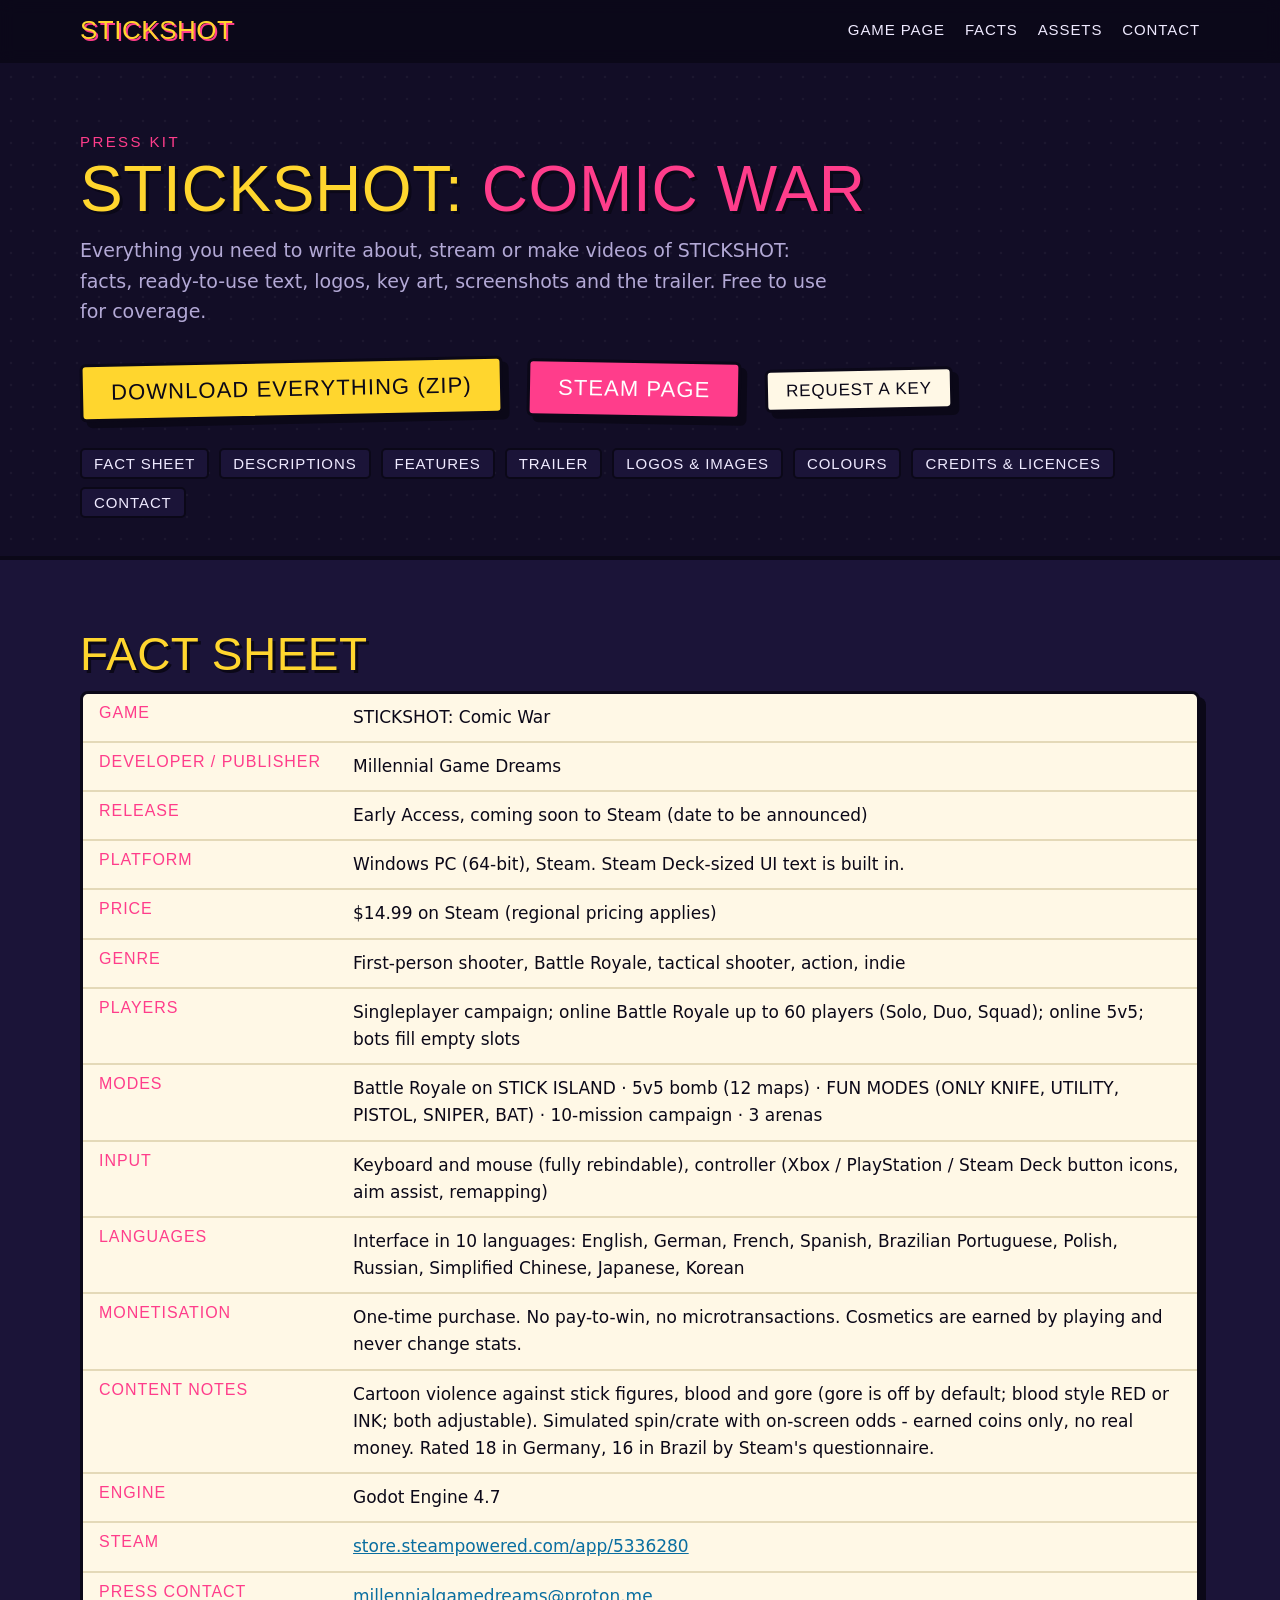
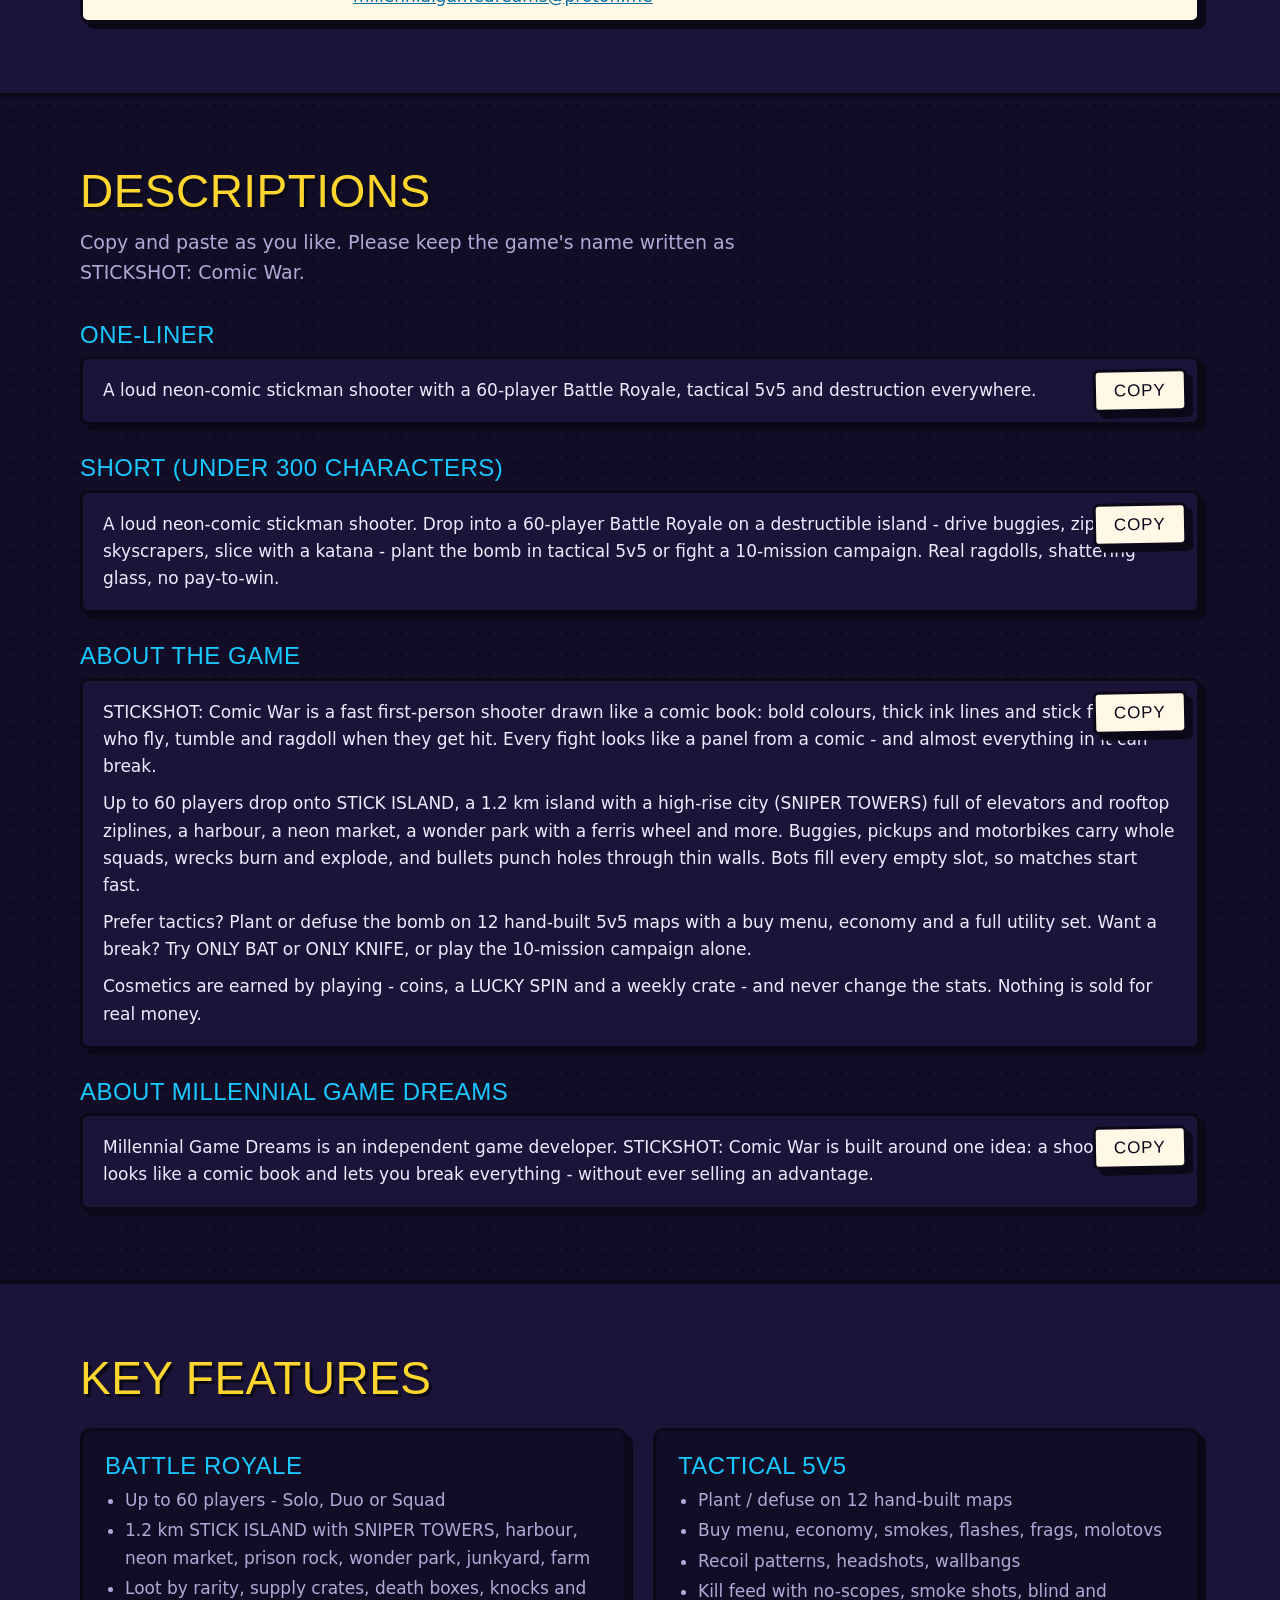
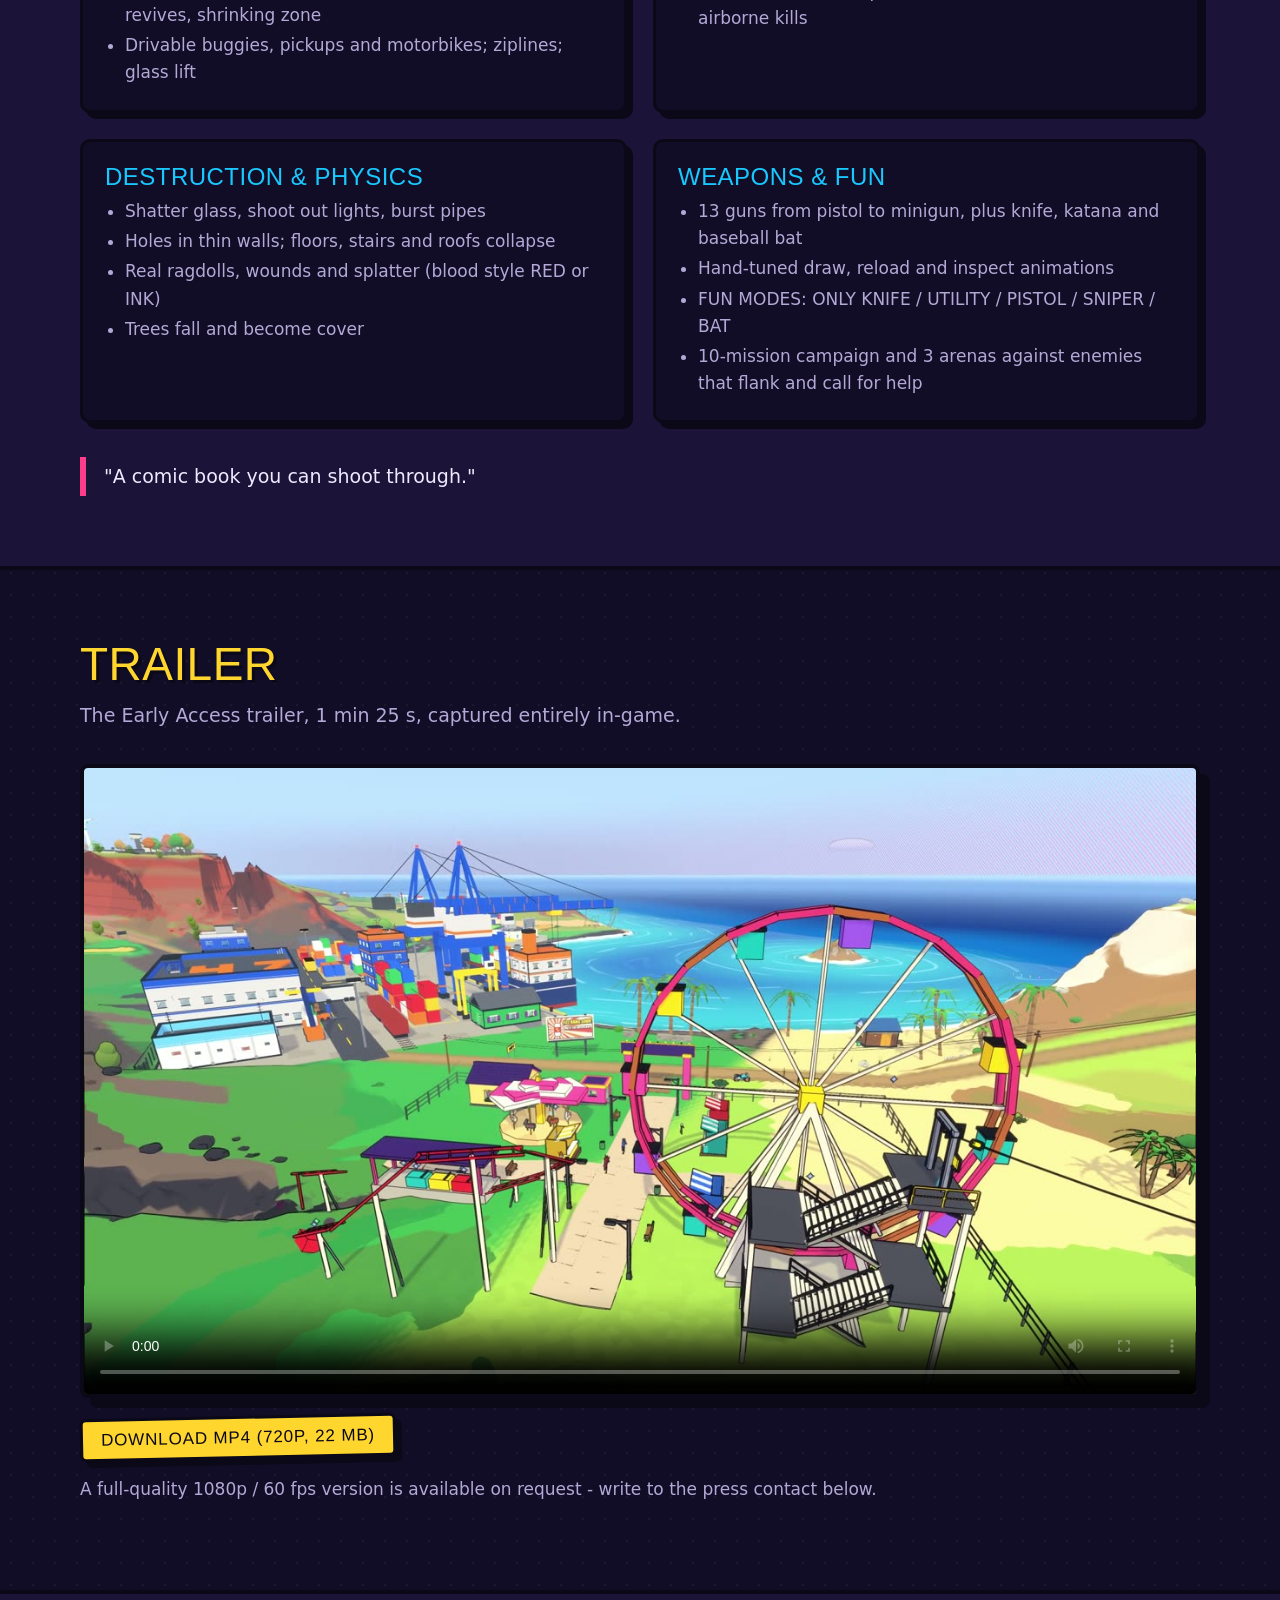
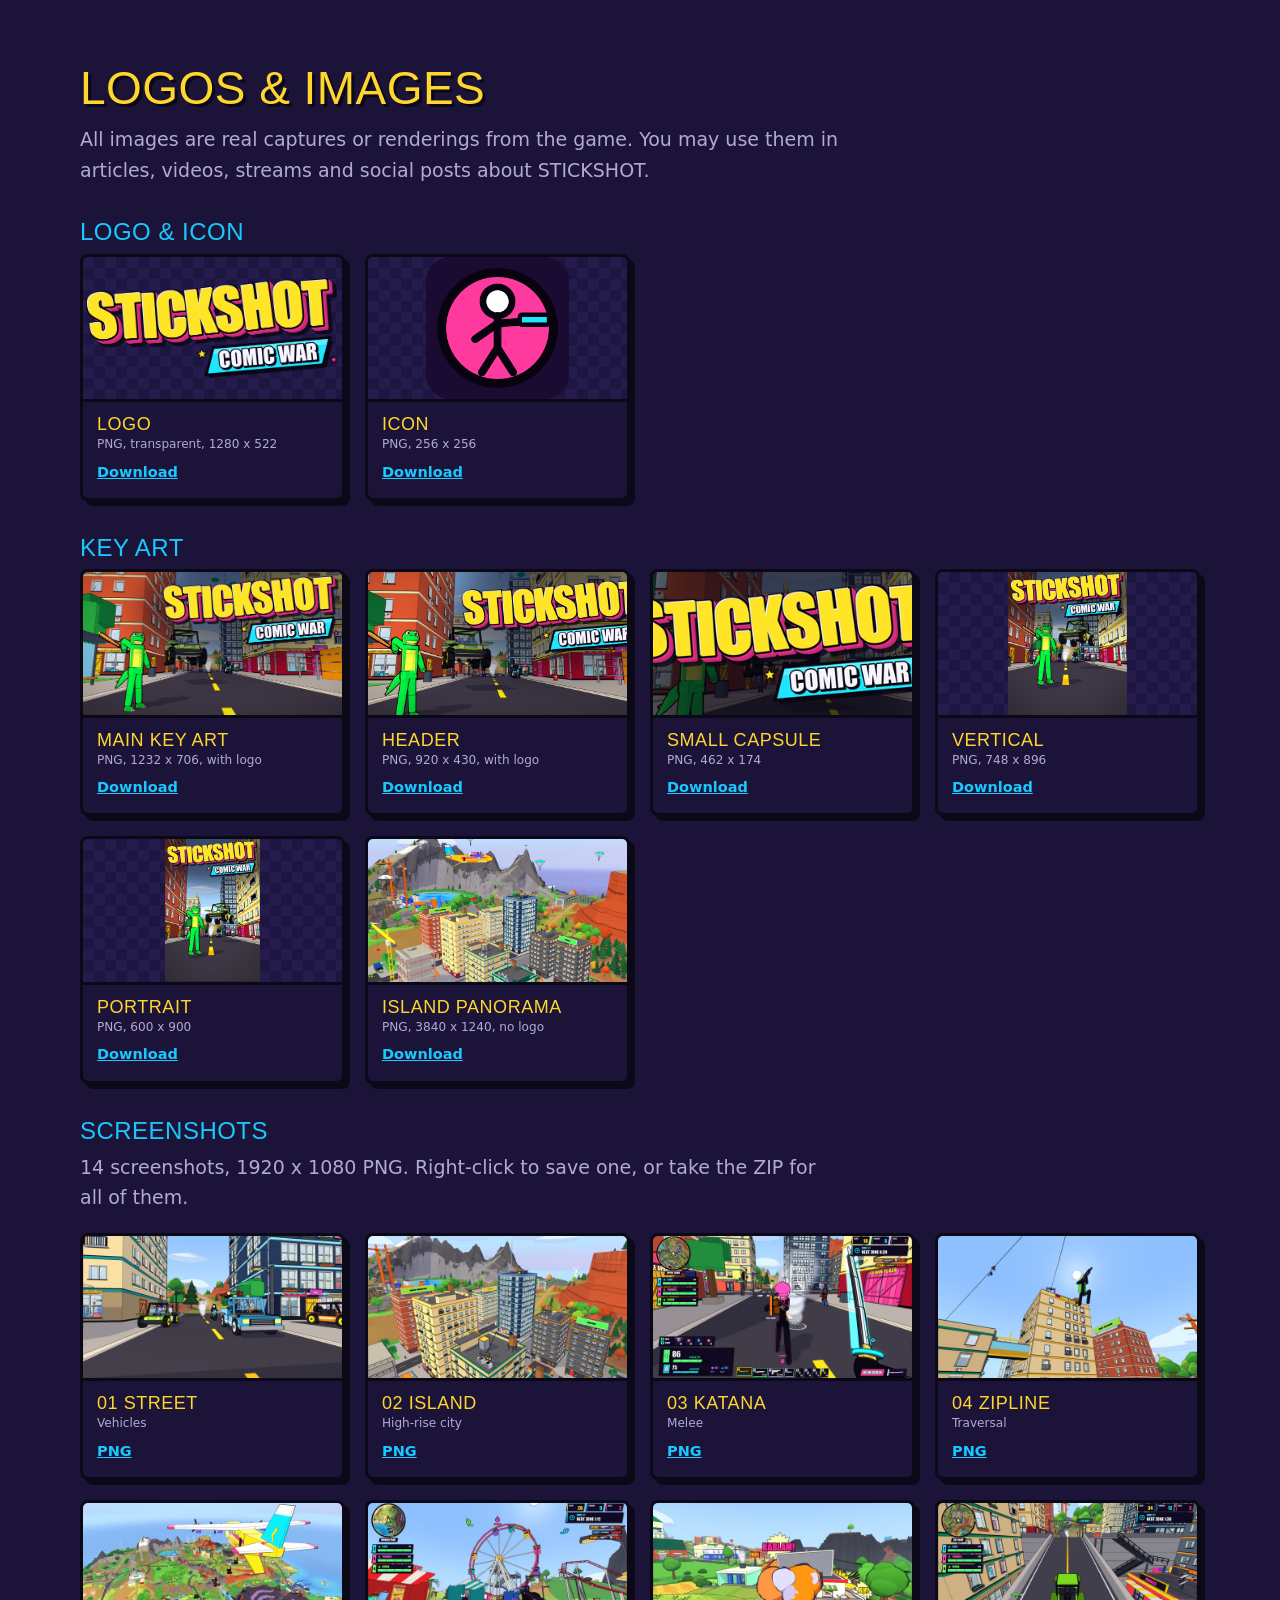
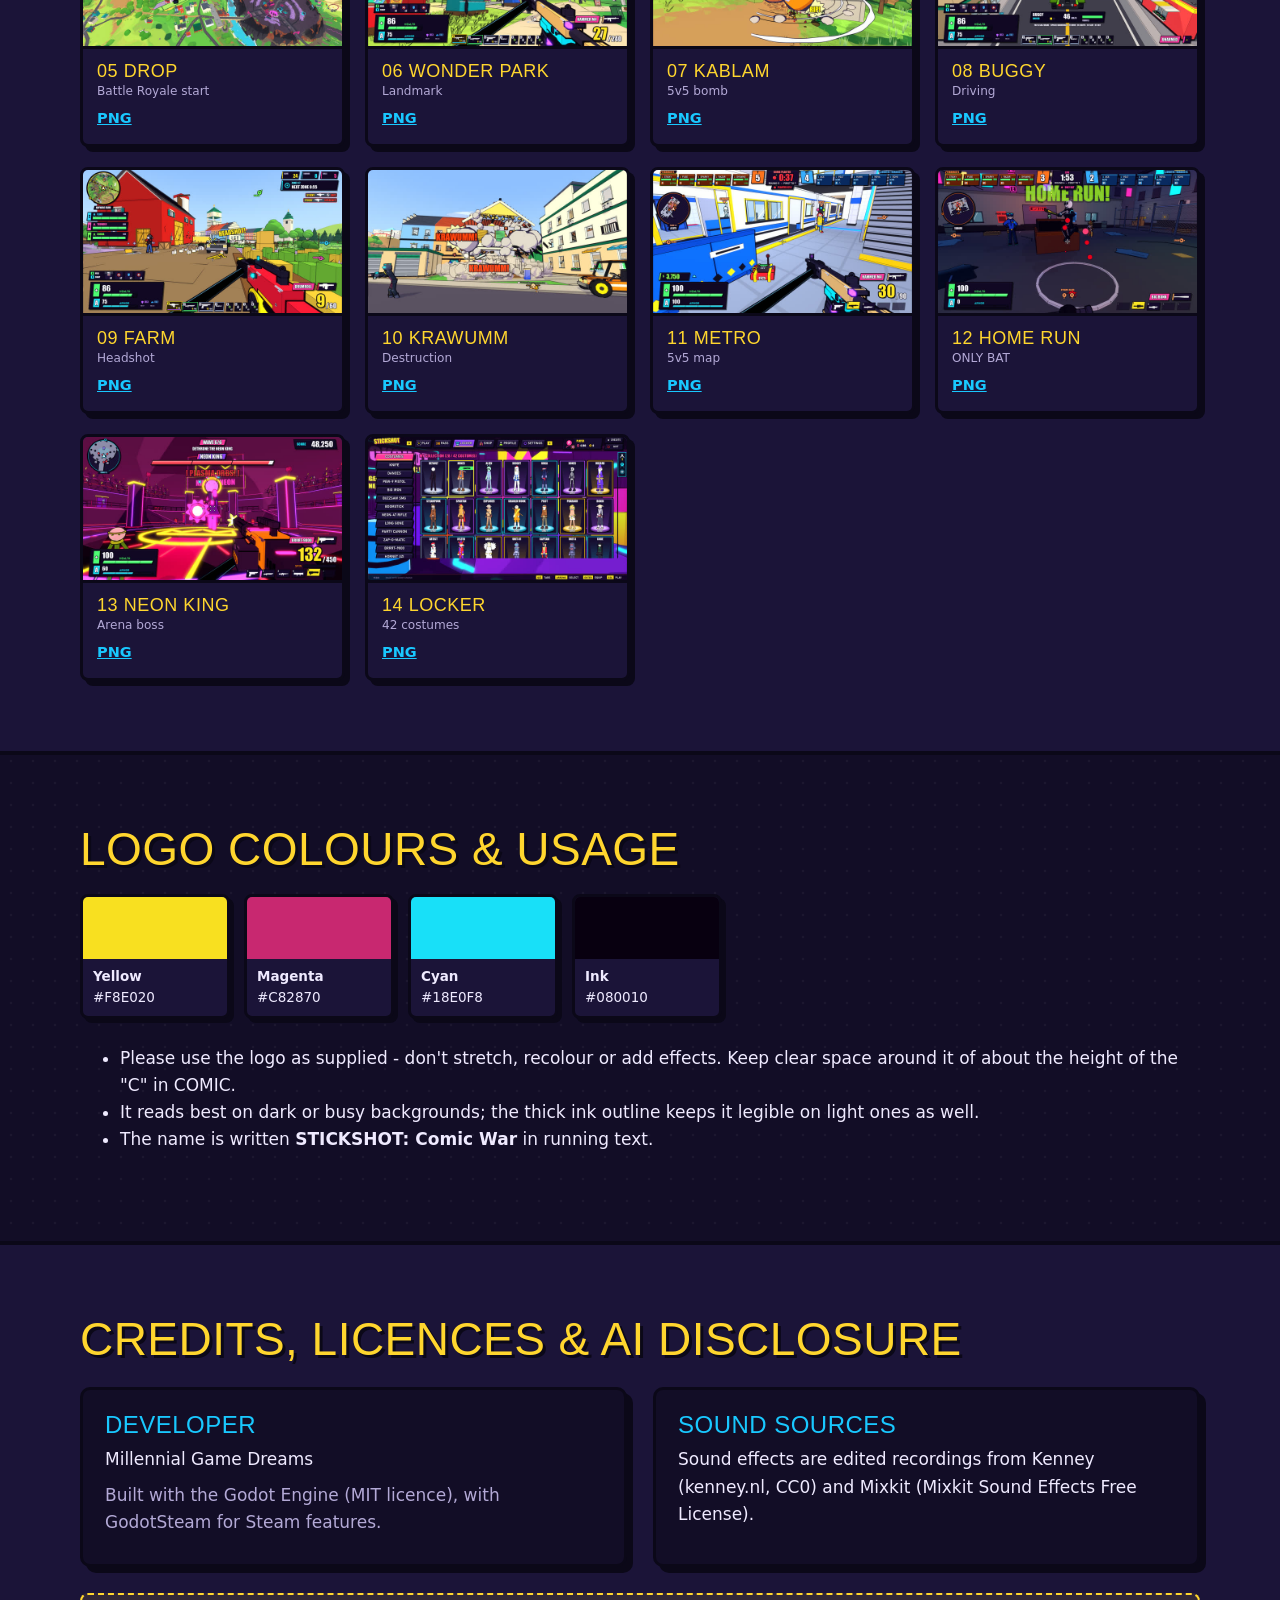
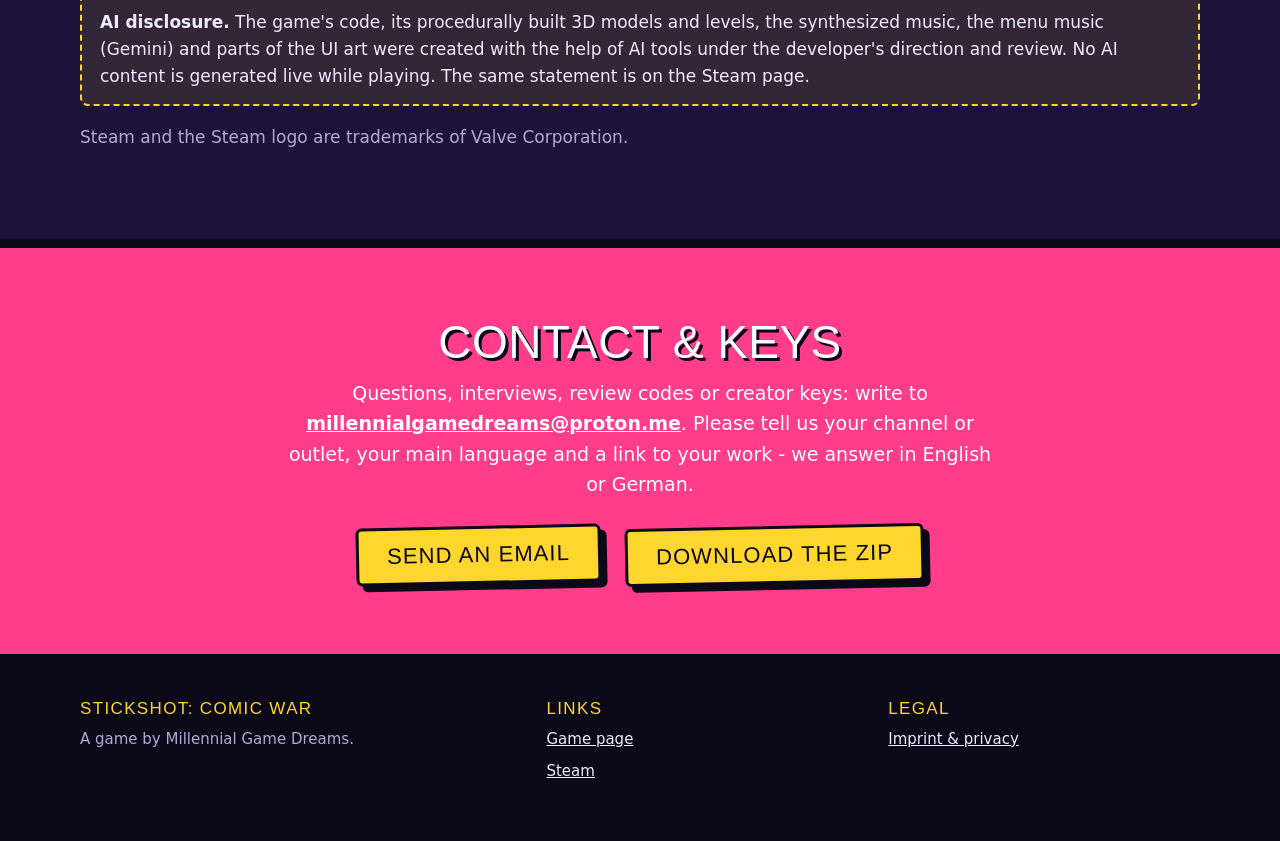
==== presskit/index.html @ 2b24c0eb "STICKSHOT: Comic War landing page and press kit Co-Authored-By: Claude Sonnet 5.5 <noreply@anthropic" ====
<!doctype html>
<html lang="en">
<head>
<meta charset="utf-8">
<meta name="viewport" content="width=device-width, initial-scale=1">
<title>STICKSHOT: Comic War - Press kit</title>
<meta name="description" content="Press kit for STICKSHOT: Comic War - fact sheet, descriptions, logos, key art, screenshots and trailer for press, streamers and creators.">
<link rel="icon" type="image/png" href="../img/icon.png">
<meta name="theme-color" content="#120d26">
<link rel="stylesheet" href="../css/style.css">
</head>
<body>
<a class="skip" href="#main">Skip to content</a>
<header class="nav">
  <div class="wrap">
    <a class="brand" href="../">Stickshot</a>
    <ul>
      <li><a href="../">Game page</a></li>
      <li><a href="#facts">Facts</a></li>
      <li><a href="#assets">Assets</a></li>
      <li><a href="#contact">Contact</a></li>
    </ul>
  </div>
</header>

<main id="main">
<section style="padding-bottom:30px">
  <div class="wrap">
    <p class="kicker">Press kit</p>
    <h2 style="font-size:clamp(36px,6vw,64px)">STICKSHOT: <span class="pop">Comic War</span></h2>
    <p class="sub">Everything you need to write about, stream or make videos of STICKSHOT: facts, ready-to-use text, logos, key art, screenshots and the trailer. Free to use for coverage.</p>
    <div class="btnrow">
      <a class="btn" href="stickshot_presskit.zip" download>Download everything (ZIP)</a>
      <a class="btn pink" href="https://store.steampowered.com/app/5336280/" rel="noopener">Steam page</a>
      <a class="btn ghost small" href="mailto:millennialgamedreams@proton.me?subject=STICKSHOT%20press%20%2F%20key%20request">Request a key</a>
    </div>
    <ul class="toc" style="margin-top:30px">
      <li><a href="#facts">Fact sheet</a></li>
      <li><a href="#about">Descriptions</a></li>
      <li><a href="#features">Features</a></li>
      <li><a href="#trailer">Trailer</a></li>
      <li><a href="#assets">Logos &amp; images</a></li>
      <li><a href="#brand">Colours</a></li>
      <li><a href="#credits">Credits &amp; licences</a></li>
      <li><a href="#contact">Contact</a></li>
    </ul>
  </div>
</section>

<section class="alt" id="facts">
  <div class="wrap">
    <h2>Fact sheet</h2>
    <table class="facts">
      <tr><th>Game</th><td>STICKSHOT: Comic War</td></tr>
      <tr><th>Developer / publisher</th><td>Millennial Game Dreams</td></tr>
      <tr><th>Release</th><td>Early Access, coming soon to Steam (date to be announced)</td></tr>
      <tr><th>Platform</th><td>Windows PC (64-bit), Steam. Steam Deck-sized UI text is built in.</td></tr>
      <tr><th>Price</th><td>$14.99 on Steam (regional pricing applies)</td></tr>
      <tr><th>Genre</th><td>First-person shooter, Battle Royale, tactical shooter, action, indie</td></tr>
      <tr><th>Players</th><td>Singleplayer campaign; online Battle Royale up to 60 players (Solo, Duo, Squad); online 5v5; bots fill empty slots</td></tr>
      <tr><th>Modes</th><td>Battle Royale on STICK ISLAND &middot; 5v5 bomb (12 maps) &middot; FUN MODES (ONLY KNIFE, UTILITY, PISTOL, SNIPER, BAT) &middot; 10-mission campaign &middot; 3 arenas</td></tr>
      <tr><th>Input</th><td>Keyboard and mouse (fully rebindable), controller (Xbox / PlayStation / Steam Deck button icons, aim assist, remapping)</td></tr>
      <tr><th>Languages</th><td>Interface in 10 languages: English, German, French, Spanish, Brazilian Portuguese, Polish, Russian, Simplified Chinese, Japanese, Korean</td></tr>
      <tr><th>Monetisation</th><td>One-time purchase. No pay-to-win, no microtransactions. Cosmetics are earned by playing and never change stats.</td></tr>
      <tr><th>Content notes</th><td>Cartoon violence against stick figures, blood and gore (gore is off by default; blood style RED or INK; both adjustable). Simulated spin/crate with on-screen odds - earned coins only, no real money. Rated 18 in Germany, 16 in Brazil by Steam's questionnaire.</td></tr>
      <tr><th>Engine</th><td>Godot Engine 4.7</td></tr>
      <tr><th>Steam</th><td><a href="https://store.steampowered.com/app/5336280/" rel="noopener">store.steampowered.com/app/5336280</a></td></tr>
      <tr><th>Press contact</th><td><a href="mailto:millennialgamedreams@proton.me">millennialgamedreams@proton.me</a></td></tr>
    </table>
  </div>
</section>

<section id="about">
  <div class="wrap">
    <h2>Descriptions</h2>
    <p class="sub">Copy and paste as you like. Please keep the game's name written as STICKSHOT: Comic War.</p>

    <h3>One-liner</h3>
    <div class="copy" id="c1"><p>A loud neon-comic stickman shooter with a 60-player Battle Royale, tactical 5v5 and destruction everywhere.</p><button class="btn small ghost" data-copy="c1" type="button">COPY</button></div>

    <h3 style="margin-top:30px">Short (under 300 characters)</h3>
    <div class="copy" id="c2"><p>A loud neon-comic stickman shooter. Drop into a 60-player Battle Royale on a destructible island - drive buggies, zip between skyscrapers, slice with a katana - plant the bomb in tactical 5v5 or fight a 10-mission campaign. Real ragdolls, shattering glass, no pay-to-win.</p><button class="btn small ghost" data-copy="c2" type="button">COPY</button></div>

    <h3 style="margin-top:30px">About the game</h3>
    <div class="copy" id="c3">
      <p>STICKSHOT: Comic War is a fast first-person shooter drawn like a comic book: bold colours, thick ink lines and stick fighters who fly, tumble and ragdoll when they get hit. Every fight looks like a panel from a comic - and almost everything in it can break.</p>
      <p>Up to 60 players drop onto STICK ISLAND, a 1.2 km island with a high-rise city (SNIPER TOWERS) full of elevators and rooftop ziplines, a harbour, a neon market, a wonder park with a ferris wheel and more. Buggies, pickups and motorbikes carry whole squads, wrecks burn and explode, and bullets punch holes through thin walls. Bots fill every empty slot, so matches start fast.</p>
      <p>Prefer tactics? Plant or defuse the bomb on 12 hand-built 5v5 maps with a buy menu, economy and a full utility set. Want a break? Try ONLY BAT or ONLY KNIFE, or play the 10-mission campaign alone.</p>
      <p>Cosmetics are earned by playing - coins, a LUCKY SPIN and a weekly crate - and never change the stats. Nothing is sold for real money.</p>
      <button class="btn small ghost" data-copy="c3" type="button">COPY</button>
    </div>

    <h3 style="margin-top:30px">About Millennial Game Dreams</h3>
    <div class="copy" id="c4"><p>Millennial Game Dreams is an independent game developer. STICKSHOT: Comic War is built around one idea: a shooter that looks like a comic book and lets you break everything - without ever selling an advantage.</p><button class="btn small ghost" data-copy="c4" type="button">COPY</button></div>
  </div>
</section>

<section class="alt" id="features">
  <div class="wrap">
    <h2>Key features</h2>
    <div class="grid g2" style="margin-top:26px">
      <div class="card"><h3>Battle Royale</h3><ul><li>Up to 60 players - Solo, Duo or Squad</li><li>1.2 km STICK ISLAND with SNIPER TOWERS, harbour, neon market, prison rock, wonder park, junkyard, farm</li><li>Loot by rarity, supply crates, death boxes, knocks and revives, shrinking zone</li><li>Drivable buggies, pickups and motorbikes; ziplines; glass lift</li></ul></div>
      <div class="card"><h3>Tactical 5v5</h3><ul><li>Plant / defuse on 12 hand-built maps</li><li>Buy menu, economy, smokes, flashes, frags, molotovs</li><li>Recoil patterns, headshots, wallbangs</li><li>Kill feed with no-scopes, smoke shots, blind and airborne kills</li></ul></div>
      <div class="card"><h3>Destruction &amp; physics</h3><ul><li>Shatter glass, shoot out lights, burst pipes</li><li>Holes in thin walls; floors, stairs and roofs collapse</li><li>Real ragdolls, wounds and splatter (blood style RED or INK)</li><li>Trees fall and become cover</li></ul></div>
      <div class="card"><h3>Weapons &amp; fun</h3><ul><li>13 guns from pistol to minigun, plus knife, katana and baseball bat</li><li>Hand-tuned draw, reload and inspect animations</li><li>FUN MODES: ONLY KNIFE / UTILITY / PISTOL / SNIPER / BAT</li><li>10-mission campaign and 3 arenas against enemies that flank and call for help</li></ul></div>
    </div>
    <p class="quote" style="margin-top:34px">"A comic book you can shoot through."</p>
  </div>
</section>

<section id="trailer">
  <div class="wrap">
    <h2>Trailer</h2>
    <p class="sub">The Early Access trailer, 1 min 25 s, captured entirely in-game.</p>
    <div class="video"><video controls preload="metadata" poster="../video/poster.jpg" playsinline><source src="files/trailer/stickshot_trailer_ea_720p.mp4" type="video/mp4"></video></div>
    <p style="margin-top:18px"><a class="btn small" href="files/trailer/stickshot_trailer_ea_720p.mp4" download>Download MP4 (720p, 22 MB)</a></p>
    <p style="color:var(--muted)">A full-quality 1080p / 60 fps version is available on request - write to the press contact below.</p>
  </div>
</section>

<section class="alt" id="assets">
  <div class="wrap">
    <h2>Logos &amp; images</h2>
    <p class="sub">All images are real captures or renderings from the game. You may use them in articles, videos, streams and social posts about STICKSHOT.</p>

    <h3>Logo &amp; icon</h3>
    <div class="assets" style="margin-bottom:34px">
      <div class="asset"><div class="th"><img src="files/logo/stickshot_logo.png" alt="STICKSHOT: Comic War logo" loading="lazy"></div><div class="b"><b>Logo</b><small>PNG, transparent, 1280 x 522</small><a href="files/logo/stickshot_logo.png" download>Download</a></div></div>
      <div class="asset"><div class="th"><img src="files/logo/stickshot_icon_256.png" alt="STICKSHOT app icon" loading="lazy"></div><div class="b"><b>Icon</b><small>PNG, 256 x 256</small><a href="files/logo/stickshot_icon_256.png" download>Download</a></div></div>
    </div>

    <h3>Key art</h3>
    <div class="assets" style="margin-bottom:34px">
      <div class="asset"><div class="th cover"><img src="files/capsules/main_capsule_1232x706.png" alt="Main key art with logo" loading="lazy"></div><div class="b"><b>Main key art</b><small>PNG, 1232 x 706, with logo</small><a href="files/capsules/main_capsule_1232x706.png" download>Download</a></div></div>
      <div class="asset"><div class="th cover"><img src="files/capsules/header_capsule_920x430.png" alt="Header key art with logo" loading="lazy"></div><div class="b"><b>Header</b><small>PNG, 920 x 430, with logo</small><a href="files/capsules/header_capsule_920x430.png" download>Download</a></div></div>
      <div class="asset"><div class="th cover"><img src="files/capsules/small_capsule_462x174.png" alt="Small capsule" loading="lazy"></div><div class="b"><b>Small capsule</b><small>PNG, 462 x 174</small><a href="files/capsules/small_capsule_462x174.png" download>Download</a></div></div>
      <div class="asset"><div class="th"><img src="files/capsules/vertical_capsule_748x896.png" alt="Vertical key art" loading="lazy"></div><div class="b"><b>Vertical</b><small>PNG, 748 x 896</small><a href="files/capsules/vertical_capsule_748x896.png" download>Download</a></div></div>
      <div class="asset"><div class="th"><img src="files/capsules/library_capsule_600x900.png" alt="Portrait key art" loading="lazy"></div><div class="b"><b>Portrait</b><small>PNG, 600 x 900</small><a href="files/capsules/library_capsule_600x900.png" download>Download</a></div></div>
      <div class="asset"><div class="th cover"><img src="../img/hero.jpg" alt="Panorama of Stick Island without logo" loading="lazy"></div><div class="b"><b>Island panorama</b><small>PNG, 3840 x 1240, no logo</small><a href="files/capsules/library_hero_3840x1240.png" download>Download</a></div></div>
    </div>

    <h3>Screenshots</h3>
    <p class="sub" style="margin-bottom:20px">14 screenshots, 1920 x 1080 PNG. Right-click to save one, or take the ZIP for all of them.</p>
    <div class="assets">
      <div class="asset"><div class="th cover"><img src="../img/thumbs/01.jpg" alt="Buggy, pickup and motorbike in a city street" loading="lazy"></div><div class="b"><b>01 Street</b><small>Vehicles</small><a href="files/screenshots/stickshot_screenshot_01.png" download>PNG</a></div></div>
      <div class="asset"><div class="th cover"><img src="../img/thumbs/02.jpg" alt="Island overview" loading="lazy"></div><div class="b"><b>02 Island</b><small>High-rise city</small><a href="files/screenshots/stickshot_screenshot_02.png" download>PNG</a></div></div>
      <div class="asset"><div class="th cover"><img src="../img/thumbs/03.jpg" alt="Katana in first person" loading="lazy"></div><div class="b"><b>03 Katana</b><small>Melee</small><a href="files/screenshots/stickshot_screenshot_03.png" download>PNG</a></div></div>
      <div class="asset"><div class="th cover"><img src="../img/thumbs/04.jpg" alt="Zipline between rooftops" loading="lazy"></div><div class="b"><b>04 Zipline</b><small>Traversal</small><a href="files/screenshots/stickshot_screenshot_04.png" download>PNG</a></div></div>
      <div class="asset"><div class="th cover"><img src="../img/thumbs/05.jpg" alt="Plane over the island" loading="lazy"></div><div class="b"><b>05 Drop</b><small>Battle Royale start</small><a href="files/screenshots/stickshot_screenshot_05.png" download>PNG</a></div></div>
      <div class="asset"><div class="th cover"><img src="../img/thumbs/06.jpg" alt="Wonder park with ferris wheel" loading="lazy"></div><div class="b"><b>06 Wonder park</b><small>Landmark</small><a href="files/screenshots/stickshot_screenshot_06.png" download>PNG</a></div></div>
      <div class="asset"><div class="th cover"><img src="../img/thumbs/07.jpg" alt="Bomb explosion KABLAM" loading="lazy"></div><div class="b"><b>07 KABLAM</b><small>5v5 bomb</small><a href="files/screenshots/stickshot_screenshot_07.png" download>PNG</a></div></div>
      <div class="asset"><div class="th cover"><img src="../img/thumbs/08.jpg" alt="Driving a buggy" loading="lazy"></div><div class="b"><b>08 Buggy</b><small>Driving</small><a href="files/screenshots/stickshot_screenshot_08.png" download>PNG</a></div></div>
      <div class="asset"><div class="th cover"><img src="../img/thumbs/09.jpg" alt="Farm with red barn" loading="lazy"></div><div class="b"><b>09 Farm</b><small>Headshot</small><a href="files/screenshots/stickshot_screenshot_09.png" download>PNG</a></div></div>
      <div class="asset"><div class="th cover"><img src="../img/thumbs/10.jpg" alt="Wall blown apart" loading="lazy"></div><div class="b"><b>10 KRAWUMM</b><small>Destruction</small><a href="files/screenshots/stickshot_screenshot_10.png" download>PNG</a></div></div>
      <div class="asset"><div class="th cover"><img src="../img/thumbs/11.jpg" alt="Metro platform 5v5" loading="lazy"></div><div class="b"><b>11 Metro</b><small>5v5 map</small><a href="files/screenshots/stickshot_screenshot_11.png" download>PNG</a></div></div>
      <div class="asset"><div class="th cover"><img src="../img/thumbs/12.jpg" alt="Home run in the back alley" loading="lazy"></div><div class="b"><b>12 Home run</b><small>ONLY BAT</small><a href="files/screenshots/stickshot_screenshot_12.png" download>PNG</a></div></div>
      <div class="asset"><div class="th cover"><img src="../img/thumbs/13.jpg" alt="Boss arena" loading="lazy"></div><div class="b"><b>13 Neon King</b><small>Arena boss</small><a href="files/screenshots/stickshot_screenshot_13.png" download>PNG</a></div></div>
      <div class="asset"><div class="th cover"><img src="../img/thumbs/14.jpg" alt="Locker menu" loading="lazy"></div><div class="b"><b>14 Locker</b><small>42 costumes</small><a href="files/screenshots/stickshot_screenshot_14.png" download>PNG</a></div></div>
    </div>
  </div>
</section>

<section id="brand">
  <div class="wrap">
    <h2>Logo colours &amp; usage</h2>
    <div class="swatches" style="margin:20px 0 26px">
      <div class="sw"><i style="background:#F8E020"></i><span><b>Yellow</b><br>#F8E020</span></div>
      <div class="sw"><i style="background:#C82870"></i><span><b>Magenta</b><br>#C82870</span></div>
      <div class="sw"><i style="background:#18E0F8"></i><span><b>Cyan</b><br>#18E0F8</span></div>
      <div class="sw"><i style="background:#080010"></i><span><b>Ink</b><br>#080010</span></div>
    </div>
    <ul>
      <li>Please use the logo as supplied - don't stretch, recolour or add effects. Keep clear space around it of about the height of the "C" in COMIC.</li>
      <li>It reads best on dark or busy backgrounds; the thick ink outline keeps it legible on light ones as well.</li>
      <li>The name is written <b>STICKSHOT: Comic War</b> in running text.</li>
    </ul>
  </div>
</section>

<section class="alt" id="credits">
  <div class="wrap">
    <h2>Credits, licences &amp; AI disclosure</h2>
    <div class="grid g2" style="margin-top:24px">
      <div class="card"><h3>Developer</h3><p>Millennial Game Dreams</p><p style="color:var(--muted)">Built with the Godot Engine (MIT licence), with GodotSteam for Steam features.</p></div>
      <div class="card"><h3>Sound sources</h3><p>Sound effects are edited recordings from Kenney (kenney.nl, CC0) and Mixkit (Mixkit Sound Effects Free License).</p></div>
    </div>
    <div class="notice" style="margin-top:26px">
      <b>AI disclosure.</b> The game's code, its procedurally built 3D models and levels, the synthesized music, the menu music (Gemini) and parts of the UI art were created with the help of AI tools under the developer's direction and review. No AI content is generated live while playing. The same statement is on the Steam page.
    </div>
    <p style="color:var(--muted);margin-top:18px">Steam and the Steam logo are trademarks of Valve Corporation.</p>
  </div>
</section>

<section class="cta" id="contact">
  <div class="wrap">
    <h2>Contact &amp; keys</h2>
    <p>Questions, interviews, review codes or creator keys: write to <a href="mailto:millennialgamedreams@proton.me" style="color:#fff"><b>millennialgamedreams@proton.me</b></a>. Please tell us your channel or outlet, your main language and a link to your work - we answer in English or German.</p>
    <div class="btnrow" style="justify-content:center">
      <a class="btn" href="mailto:millennialgamedreams@proton.me?subject=STICKSHOT%20press%20%2F%20key%20request">Send an email</a>
      <a class="btn ghost" href="stickshot_presskit.zip" download>Download the ZIP</a>
    </div>
  </div>
</section>
</main>

<footer>
  <div class="wrap">
    <div class="cols">
      <div><h4>STICKSHOT: Comic War</h4><p>A game by Millennial Game Dreams.</p></div>
      <div><h4>Links</h4><p><a href="../">Game page</a></p><p><a href="https://store.steampowered.com/app/5336280/" rel="noopener">Steam</a></p></div>
      <div><h4>Legal</h4><p><a href="../legal.html">Imprint &amp; privacy</a></p></div>
    </div>
  </div>
</footer>
<script src="../js/site.js"></script>
</body>
</html>
---- css/style.css ----
/* STICKSHOT: Comic War - Landingpage + Presskit. Keine Fremdschriften, keine Fremdanfragen. */
:root {
  --ink: #0b0818;
  --bg: #120d26;
  --bg2: #1b1438;
  --paper: #fff8e6;
  --yellow: #ffd62e;
  --pink: #ff3d8b;
  --cyan: #19c8ff;
  --text: #efeaff;
  --muted: #b3a9d6;
  --display: Impact, Haettenschweiler, "Arial Narrow Bold", "Arial Black", sans-serif;
  --body: "Segoe UI", system-ui, -apple-system, Roboto, "Helvetica Neue", Arial, sans-serif;
  --shadow: 6px 6px 0 var(--ink);
  --wrap: 1160px;
}
* { box-sizing: border-box; }
html { scroll-behavior: smooth; scroll-padding-top: 72px; }
body {
  margin: 0; background: var(--bg); color: var(--text);
  font: 17px/1.6 var(--body); -webkit-font-smoothing: antialiased;
  background-image: radial-gradient(rgba(255,255,255,.045) 1.4px, transparent 1.6px);
  background-size: 22px 22px;
}
img, video { max-width: 100%; height: auto; display: block; }
a { color: var(--cyan); }
.wrap { max-width: var(--wrap); margin: 0 auto; padding: 0 20px; }
.skip { position: absolute; left: -999px; top: 0; background: var(--yellow); color: var(--ink); padding: 8px 14px; z-index: 100; }
.skip:focus { left: 8px; top: 8px; }

/* Navigation */
.nav { position: sticky; top: 0; z-index: 50; background: rgba(11,8,24,.92); backdrop-filter: blur(8px); border-bottom: 3px solid var(--ink); }
.nav .wrap { display: flex; align-items: center; gap: 22px; height: 60px; }
.nav .brand { font: 26px/1 var(--display); letter-spacing: .02em; color: var(--yellow); text-decoration: none; text-shadow: 2px 2px 0 var(--pink); text-transform: uppercase; }
.nav ul { display: flex; gap: 20px; list-style: none; margin: 0 0 0 auto; padding: 0; }
.nav ul a { color: var(--text); text-decoration: none; font: 15px var(--display); letter-spacing: .06em; text-transform: uppercase; }
.nav ul a:hover, .nav ul a[aria-current] { color: var(--yellow); }
.lang { display: flex; gap: 0; border: 2px solid var(--ink); border-radius: 6px; overflow: hidden; }
.lang button { font: 14px var(--display); letter-spacing: .06em; background: var(--bg2); color: var(--muted); border: 0; padding: 6px 11px; cursor: pointer; }
.lang button[aria-pressed="true"] { background: var(--yellow); color: var(--ink); }
.lang button:focus-visible, .btn:focus-visible, a:focus-visible, .shot:focus-visible { outline: 3px solid var(--cyan); outline-offset: 3px; }

/* Knoepfe */
.btn {
  display: inline-block; font: 22px/1 var(--display); letter-spacing: .05em; text-transform: uppercase; text-decoration: none;
  color: var(--ink); background: var(--yellow); padding: 15px 28px; border: 3px solid var(--ink); border-radius: 6px;
  box-shadow: var(--shadow); transform: rotate(-1.2deg); transition: transform .12s, box-shadow .12s; cursor: pointer;
}
.btn:hover { transform: rotate(-1.2deg) translate(-2px,-2px); box-shadow: 9px 9px 0 var(--ink); }
.btn:active { transform: rotate(-1.2deg) translate(4px,4px); box-shadow: 2px 2px 0 var(--ink); }
.btn.pink { background: var(--pink); color: #fff; transform: rotate(1deg); }
.btn.pink:hover { transform: rotate(1deg) translate(-2px,-2px); }
.btn.pink:active { transform: rotate(1deg) translate(4px,4px); }
.btn.ghost { background: var(--paper); }
.btn.small { font-size: 17px; padding: 10px 18px; }
.btnrow { display: flex; flex-wrap: wrap; gap: 20px 24px; align-items: center; }

/* Hero */
.hero { position: relative; overflow: hidden; border-bottom: 5px solid var(--ink); background: var(--ink); }
.hero::before { content: ""; position: absolute; inset: 0; background: url(../img/hero.jpg) center 40% / cover; }
.hero::after { content: ""; position: absolute; inset: 0; background: linear-gradient(180deg, rgba(11,8,24,.15) 0%, rgba(11,8,24,.35) 55%, var(--bg) 100%); }
.hero .wrap { position: relative; z-index: 2; text-align: center; padding-top: 70px; padding-bottom: 80px; }
.hero .logo { width: min(640px, 88%); margin: 0 auto 6px; filter: drop-shadow(0 8px 0 rgba(11,8,24,.6)); }
.hero .tag { display: inline-block; font: 16px var(--display); letter-spacing: .12em; text-transform: uppercase; background: var(--pink); color: #fff; padding: 6px 16px; border: 3px solid var(--ink); border-radius: 4px; box-shadow: 4px 4px 0 var(--ink); transform: rotate(-2deg); margin-bottom: 20px; }
.hero h1 { font: clamp(34px, 6vw, 62px)/1.02 var(--display); text-transform: uppercase; margin: 6px auto 16px; max-width: 900px; color: #fff; text-shadow: 3px 3px 0 var(--ink), -1px -1px 0 var(--ink), 1px -1px 0 var(--ink), -1px 1px 0 var(--ink); }
.hero h1 em { font-style: normal; color: var(--yellow); }
.hero p.lead { font-size: 20px; max-width: 760px; margin: 0 auto 30px; color: #fff; text-shadow: 0 2px 0 var(--ink), 0 0 14px var(--ink); }
.hero .btnrow { justify-content: center; }

/* Abschnitte */
section { padding: 70px 0; position: relative; }
section.alt { background: var(--bg2); border-top: 4px solid var(--ink); border-bottom: 4px solid var(--ink); }
h2 { font: clamp(30px, 4.4vw, 46px)/1.05 var(--display); text-transform: uppercase; letter-spacing: .01em; margin: 0 0 12px; color: var(--yellow); text-shadow: 3px 3px 0 var(--ink); }
h2 .pop { color: var(--pink); }
h3 { font: 24px/1.1 var(--display); text-transform: uppercase; letter-spacing: .02em; margin: 0 0 8px; color: var(--cyan); }
.kicker { font: 15px var(--display); letter-spacing: .16em; text-transform: uppercase; color: var(--pink); margin: 0 0 6px; }
.sub { color: var(--muted); font-size: 19px; max-width: 760px; margin: 0 0 34px; }

/* Zahlenleiste */
.stats { display: grid; grid-template-columns: repeat(5, 1fr); gap: 14px; margin-top: -42px; position: relative; z-index: 5; }
.stat { background: var(--paper); color: var(--ink); border: 3px solid var(--ink); border-radius: 8px; box-shadow: var(--shadow); text-align: center; padding: 14px 8px 12px; }
.stat:nth-child(odd) { transform: rotate(-1deg); } .stat:nth-child(even) { transform: rotate(1deg); }
.stat b { display: block; font: 44px/1 var(--display); color: var(--pink); text-shadow: 2px 2px 0 var(--ink); }
.stat span { font: 14px var(--display); letter-spacing: .08em; text-transform: uppercase; }

/* Trailer */
.video { border: 4px solid var(--ink); border-radius: 8px; box-shadow: 10px 10px 0 var(--ink); background: #000; overflow: hidden; }
.video video { width: 100%; aspect-ratio: 16/9; background: #000; }

/* Karten */
.grid { display: grid; gap: 26px; }
.g3 { grid-template-columns: repeat(3, 1fr); }
.g2 { grid-template-columns: repeat(2, 1fr); }
.card { background: var(--bg2); border: 3px solid var(--ink); border-radius: 10px; box-shadow: var(--shadow); padding: 22px 22px 20px; position: relative; }
section.alt .card { background: var(--bg); }
.card .no { position: absolute; top: -18px; right: 14px; font: 15px var(--display); letter-spacing: .08em; background: var(--yellow); color: var(--ink); border: 3px solid var(--ink); padding: 3px 11px; transform: rotate(3deg); text-transform: uppercase; }
.card p { margin: 0 0 8px; color: var(--text); }
.card ul { margin: 8px 0 0; padding-left: 20px; color: var(--muted); }
.card li { margin: 3px 0; }

/* Feature-Zeilen mit Bild */
.row { display: grid; grid-template-columns: 1.1fr 1fr; gap: 40px; align-items: center; margin: 56px 0; }
.row.flip { grid-template-columns: 1fr 1.1fr; } .row.flip .pic { order: 2; }
.pic { border: 4px solid var(--ink); border-radius: 8px; box-shadow: 10px 10px 0 var(--ink); overflow: hidden; transform: rotate(-1deg); background: var(--ink); }
.row.flip .pic { transform: rotate(1deg); }
.pic img { width: 100%; }
.row ul { padding-left: 20px; margin: 10px 0 0; }
.row li { margin: 5px 0; }
.row li::marker { color: var(--pink); }

/* Galerie */
.gallery { display: grid; grid-template-columns: repeat(4, 1fr); gap: 14px; }
.shot { padding: 0; border: 3px solid var(--ink); border-radius: 6px; background: var(--ink); cursor: zoom-in; overflow: hidden; box-shadow: 4px 4px 0 var(--ink); transition: transform .12s; display: block; }
.shot:hover { transform: translate(-2px,-3px) rotate(-.6deg); }
.shot img { width: 100%; aspect-ratio: 16/9; object-fit: cover; }
.shot.wide { grid-column: span 2; }
dialog#lb { border: 4px solid var(--ink); border-radius: 8px; padding: 0; background: var(--ink); max-width: min(1200px, 96vw); box-shadow: 0 0 0 9999px rgba(5,3,14,.88); }
dialog#lb img { width: 100%; max-height: 86vh; object-fit: contain; }
dialog#lb button { position: absolute; top: 10px; right: 10px; font: 20px var(--display); background: var(--yellow); border: 3px solid var(--ink); border-radius: 6px; padding: 4px 14px; cursor: pointer; }
dialog#lb .nv { top: 50%; right: auto; left: 10px; transform: translateY(-50%); }
dialog#lb .nv.r { left: auto; right: 10px; }

/* Presse-Aufruf */
.cta { background: var(--pink); color: #fff; border-top: 5px solid var(--ink); border-bottom: 5px solid var(--ink); text-align: center; }
.cta h2 { color: #fff; }
.cta p { max-width: 720px; margin: 0 auto 26px; font-size: 19px; }
.cta .btn { background: var(--yellow); }

/* Fussleiste */
footer { background: var(--ink); padding: 40px 0 50px; color: var(--muted); font-size: 15px; }
footer .cols { display: grid; grid-template-columns: 1.4fr 1fr 1fr; gap: 30px; }
footer h4 { font: 17px var(--display); letter-spacing: .08em; text-transform: uppercase; color: var(--yellow); margin: 0 0 8px; }
footer a { color: var(--text); }
footer p { margin: 0 0 8px; }
.fine { margin-top: 26px; padding-top: 18px; border-top: 2px solid #2a2150; font-size: 13.5px; }

/* Presskit */
.facts { width: 100%; border-collapse: separate; border-spacing: 0; background: var(--paper); color: var(--ink); border: 3px solid var(--ink); border-radius: 8px; box-shadow: var(--shadow); overflow: hidden; }
.facts th, .facts td { text-align: left; padding: 10px 16px; vertical-align: top; border-bottom: 2px solid #e4d9b8; }
.facts tr:last-child th, .facts tr:last-child td { border-bottom: 0; }
.facts th { width: 190px; font: 16px var(--display); letter-spacing: .06em; text-transform: uppercase; color: var(--pink); white-space: nowrap; }
.facts a { color: #0a6ea0; }
.copy { background: var(--bg2); border: 3px solid var(--ink); border-radius: 8px; padding: 18px 20px; box-shadow: var(--shadow); position: relative; }
.copy p { margin: 0 0 10px; } .copy p:last-of-type { margin-bottom: 0; }
.copy button { position: absolute; top: 10px; right: 10px; }
.assets { display: grid; grid-template-columns: repeat(auto-fill, minmax(250px, 1fr)); gap: 20px; }
.asset { background: var(--bg2); border: 3px solid var(--ink); border-radius: 8px; box-shadow: 5px 5px 0 var(--ink); overflow: hidden; display: flex; flex-direction: column; }
.asset .th { position: relative; overflow: hidden; background: repeating-conic-gradient(#1d1640 0 25%, #251c4d 0 50%) 0 0 / 22px 22px; display: grid; place-items: center; aspect-ratio: 16/9; border-bottom: 3px solid var(--ink); }
.asset .th img { position: absolute; inset: 0; width: 100%; height: 100%; object-fit: contain; }
.asset .th.cover img { object-fit: cover; }
.asset div.b { padding: 12px 14px 14px; font-size: 14.5px; }
.asset b { display: block; font: 18px var(--display); letter-spacing: .03em; text-transform: uppercase; color: var(--yellow); }
.asset small { color: var(--muted); display: block; margin-bottom: 6px; }
.asset a { margin-right: 12px; font-weight: 600; }
.swatches { display: flex; flex-wrap: wrap; gap: 14px; }
.sw { width: 150px; border: 3px solid var(--ink); border-radius: 8px; overflow: hidden; box-shadow: 4px 4px 0 var(--ink); background: var(--bg2); font-size: 13.5px; }
.sw i { display: block; height: 62px; }
.sw span { display: block; padding: 7px 10px; }
.toc { display: flex; flex-wrap: wrap; gap: 8px 10px; margin: 0 0 8px; padding: 0; list-style: none; }
.toc a { display: block; font: 15px var(--display); letter-spacing: .06em; text-transform: uppercase; text-decoration: none; background: var(--bg2); color: var(--text); border: 2px solid var(--ink); border-radius: 5px; padding: 5px 12px; }
.toc a:hover { background: var(--yellow); color: var(--ink); }
.quote { border-left: 6px solid var(--pink); padding: 4px 0 4px 18px; color: var(--text); font-size: 19px; margin: 0; }
.notice { background: rgba(255,214,46,.1); border: 2px dashed var(--yellow); border-radius: 8px; padding: 14px 18px; color: var(--text); }
.legal h2 { font-size: 30px; margin-top: 34px; }
.legal p, .legal li { color: var(--text); }

@media (max-width: 960px) {
  .stats { grid-template-columns: repeat(3, 1fr); }
  .g3 { grid-template-columns: 1fr 1fr; }
  .row, .row.flip { grid-template-columns: 1fr; gap: 26px; }
  .row.flip .pic { order: 0; }
  .gallery { grid-template-columns: repeat(2, 1fr); }
  footer .cols { grid-template-columns: 1fr; }
  .nav ul { display: none; }
  .nav .lang { margin-left: auto; }
}
@media (max-width: 620px) {
  body { font-size: 16px; }
  section { padding: 52px 0; }
  .g3, .g2 { grid-template-columns: 1fr; }
  .stats { grid-template-columns: repeat(2, 1fr); margin-top: -30px; }
  .stat b { font-size: 36px; }
  .hero .wrap { padding-top: 46px; padding-bottom: 66px; }
  .btn { font-size: 19px; padding: 13px 20px; }
  .facts th { display: block; width: auto; padding-bottom: 0; border-bottom: 0; }
  .facts td { display: block; }
  .shot.wide { grid-column: span 1; }
}
@media (prefers-reduced-motion: reduce) {
  html { scroll-behavior: auto; }
  .btn, .shot { transition: none; }
}
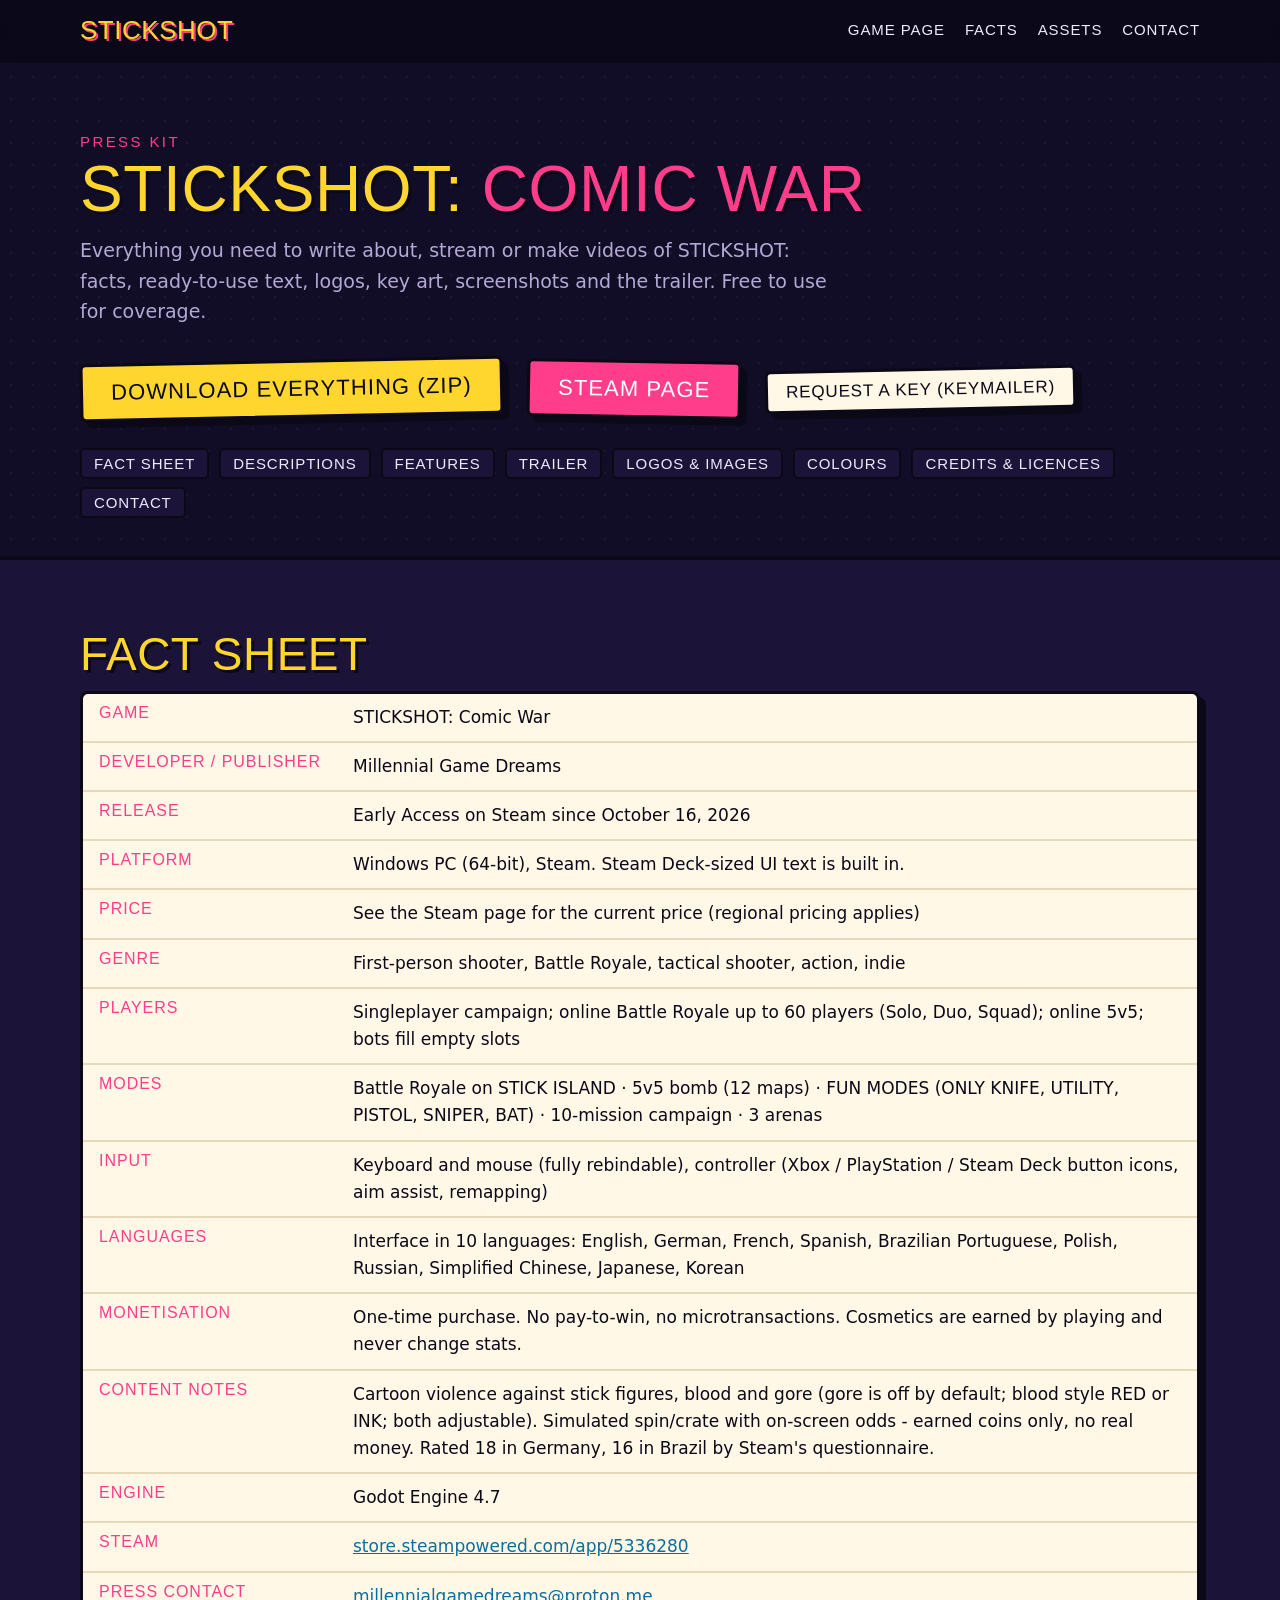
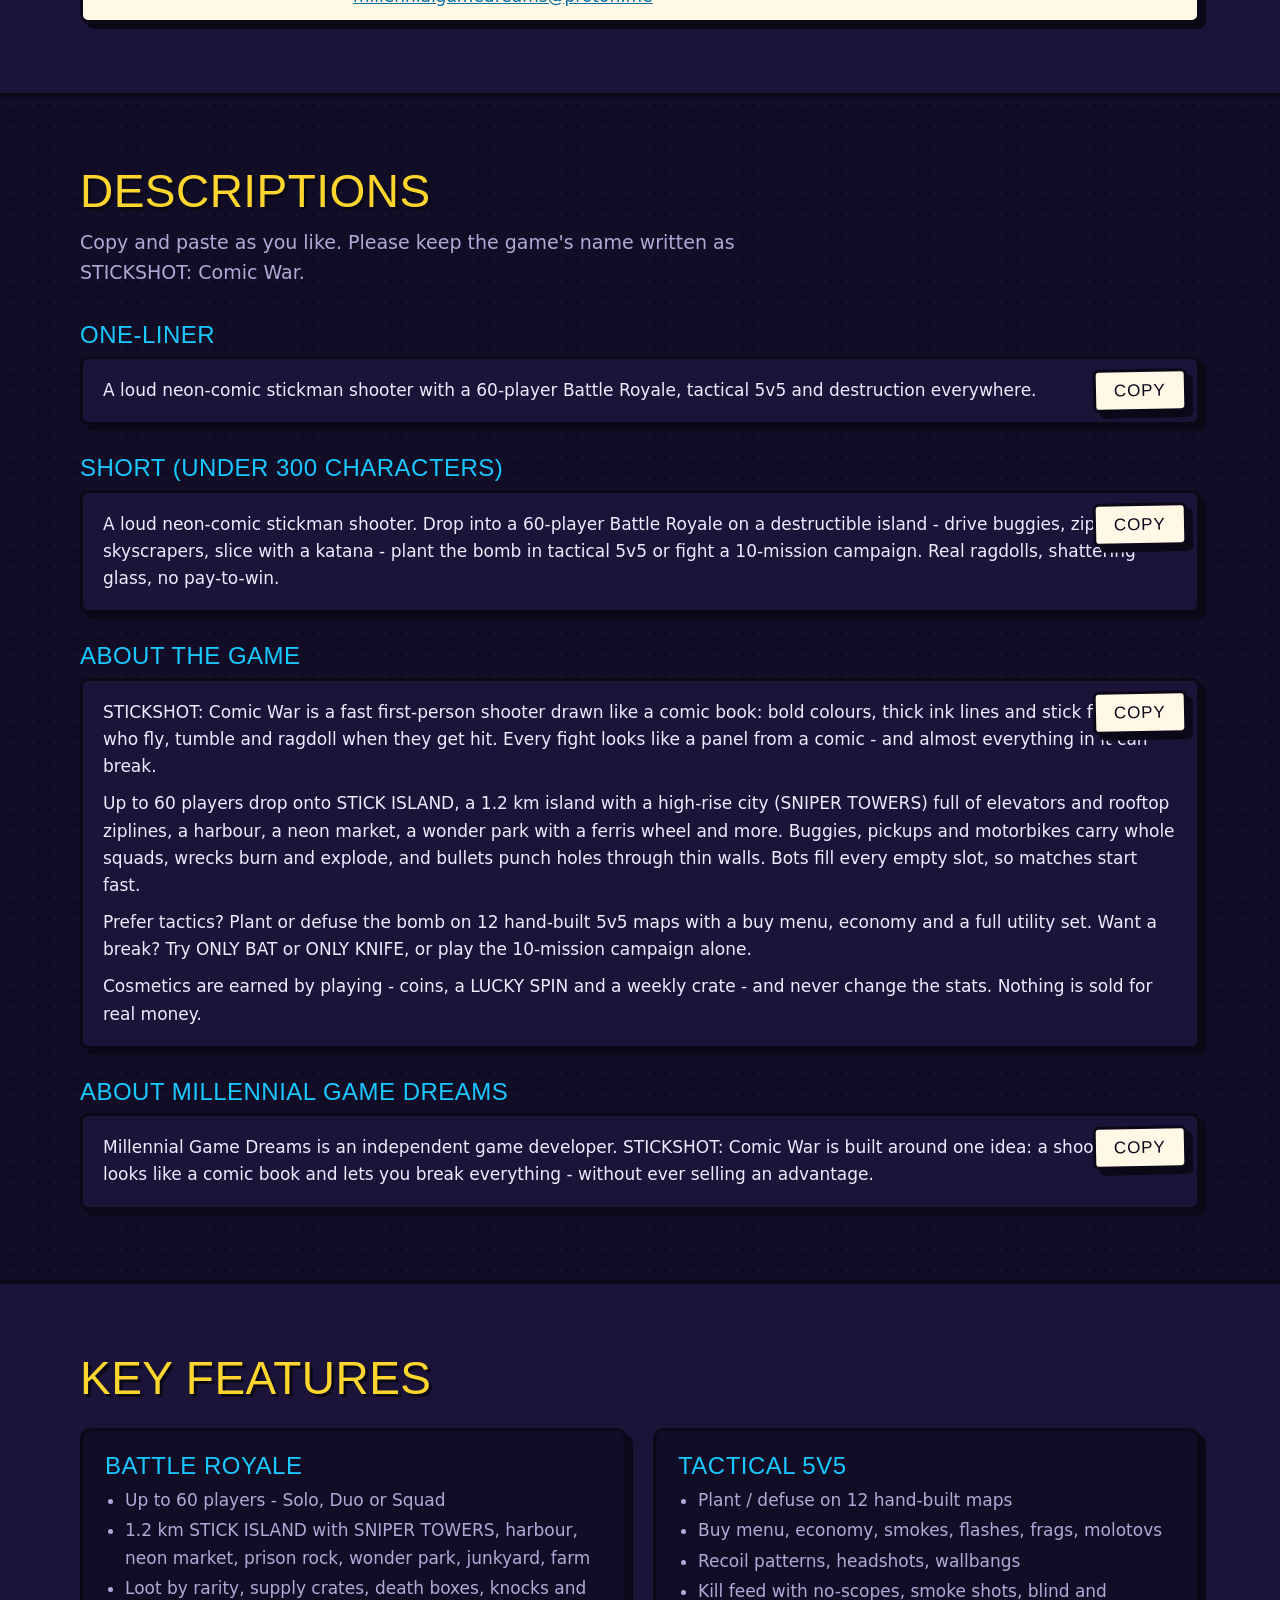
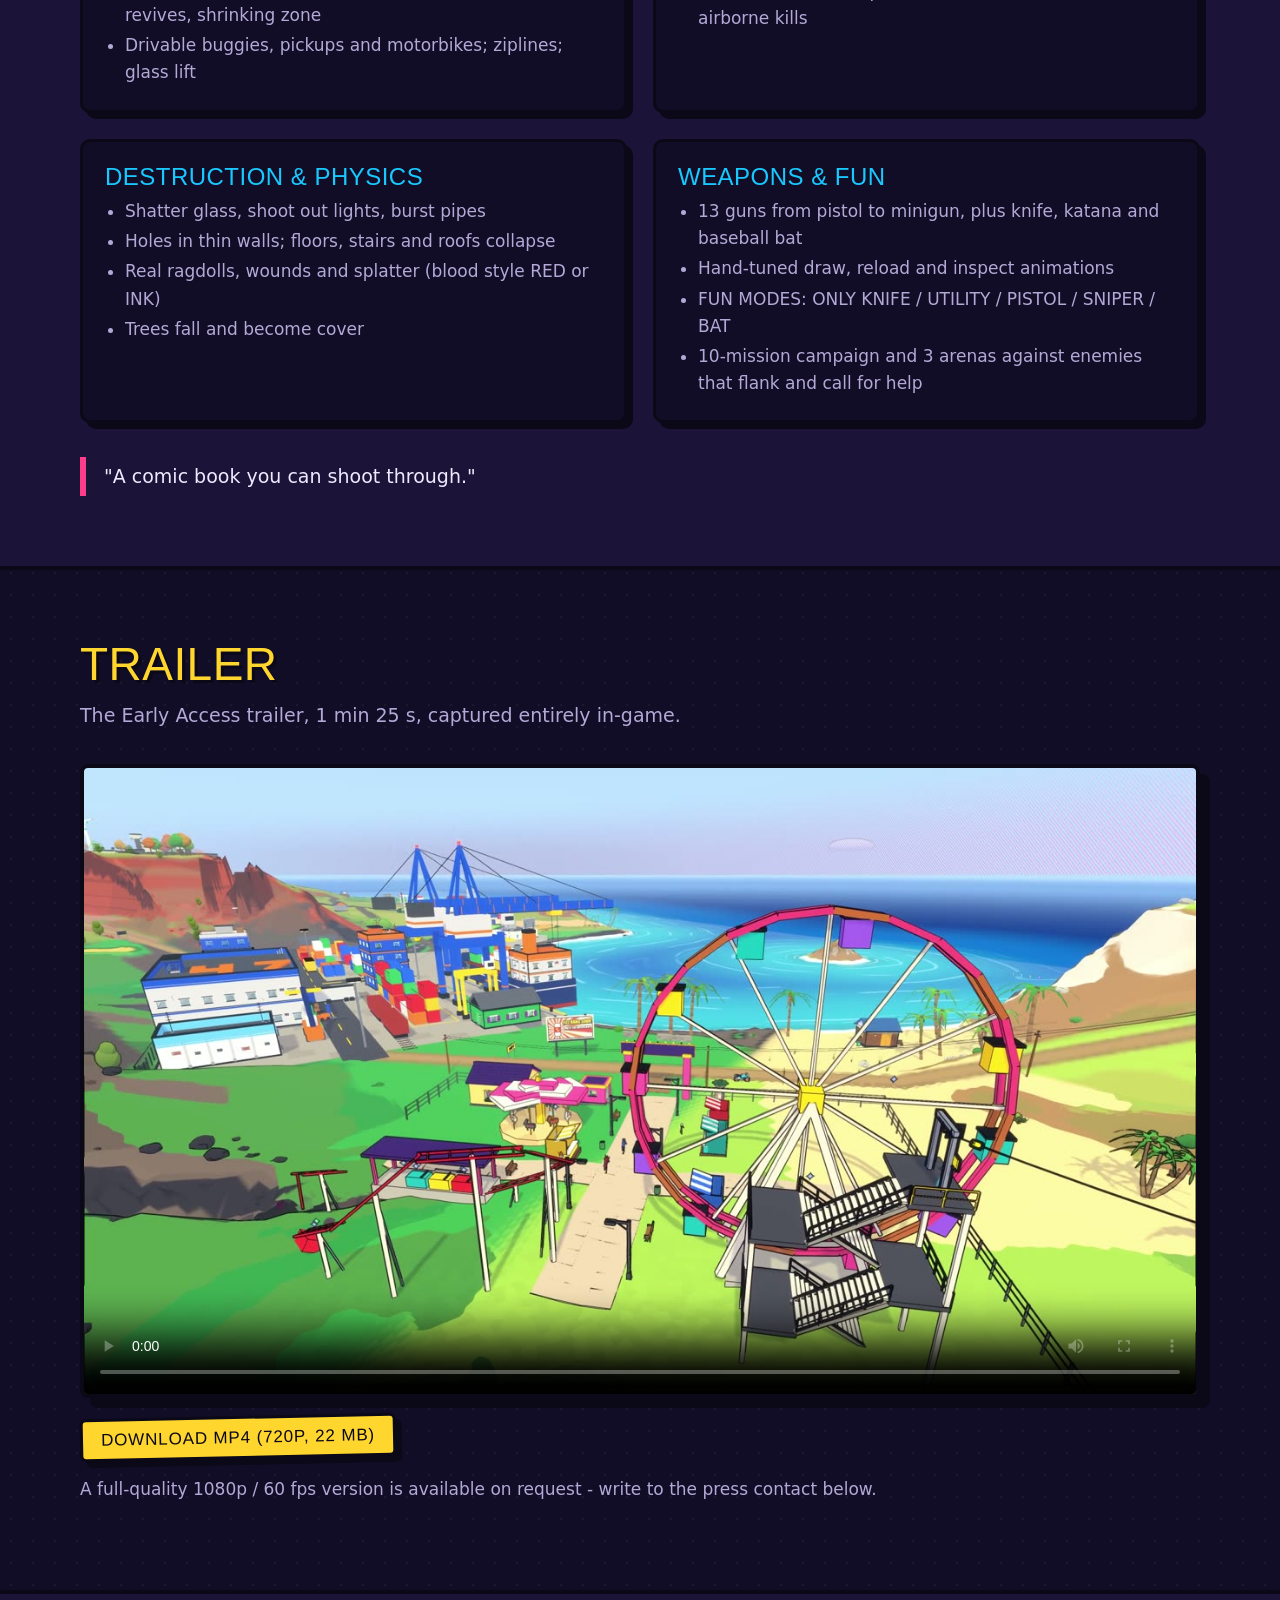
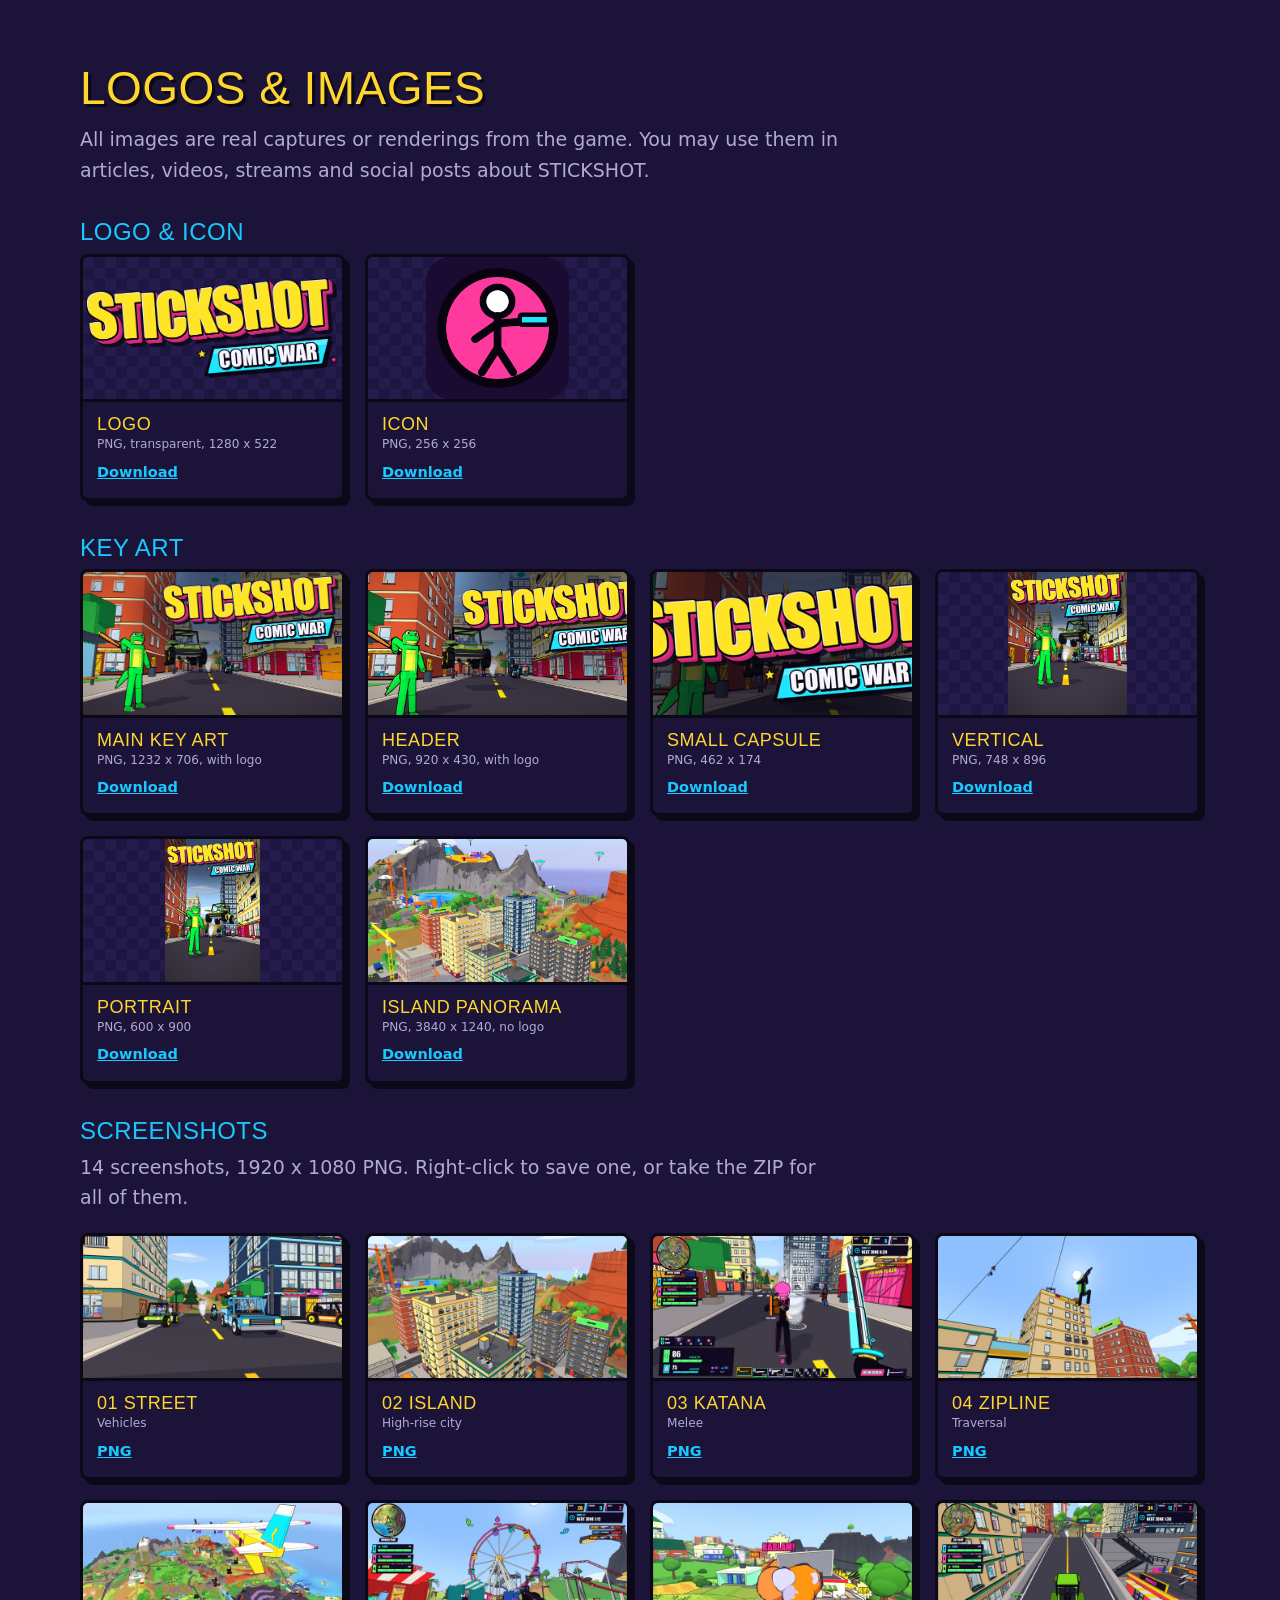
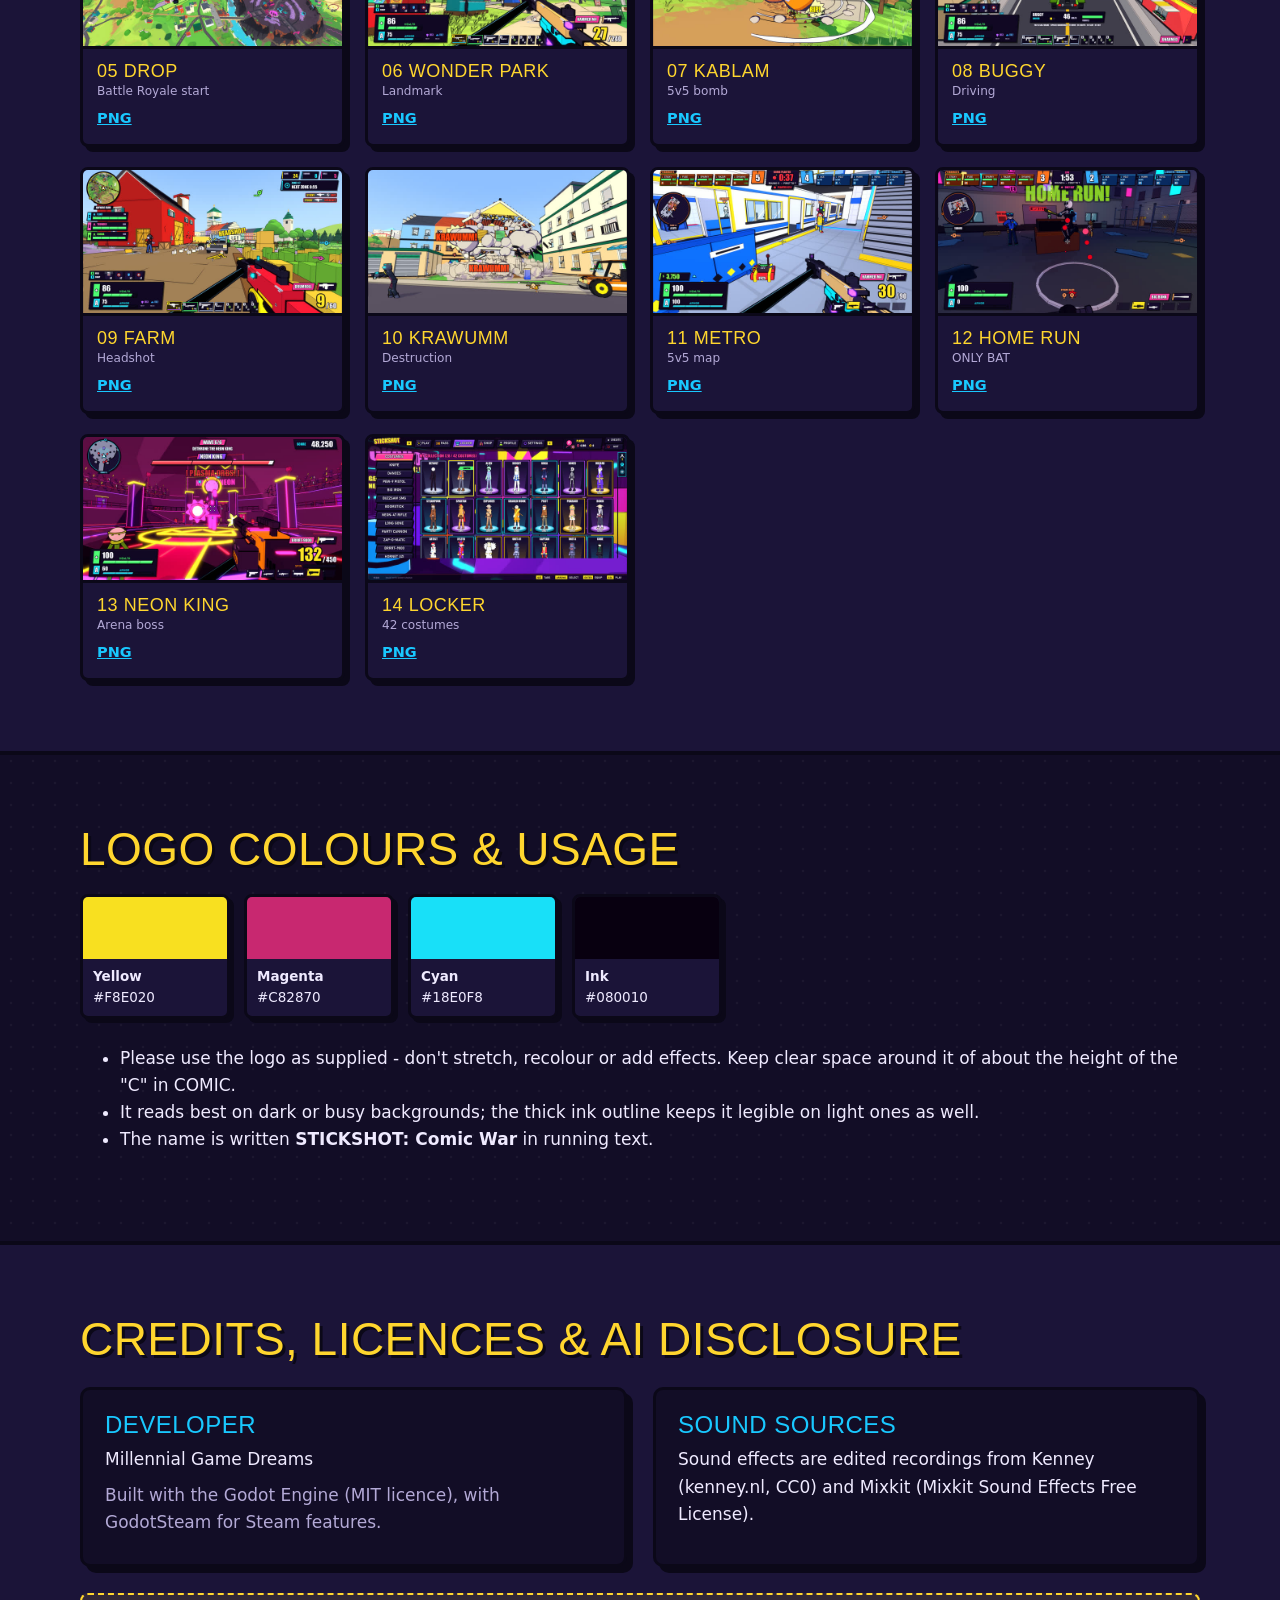
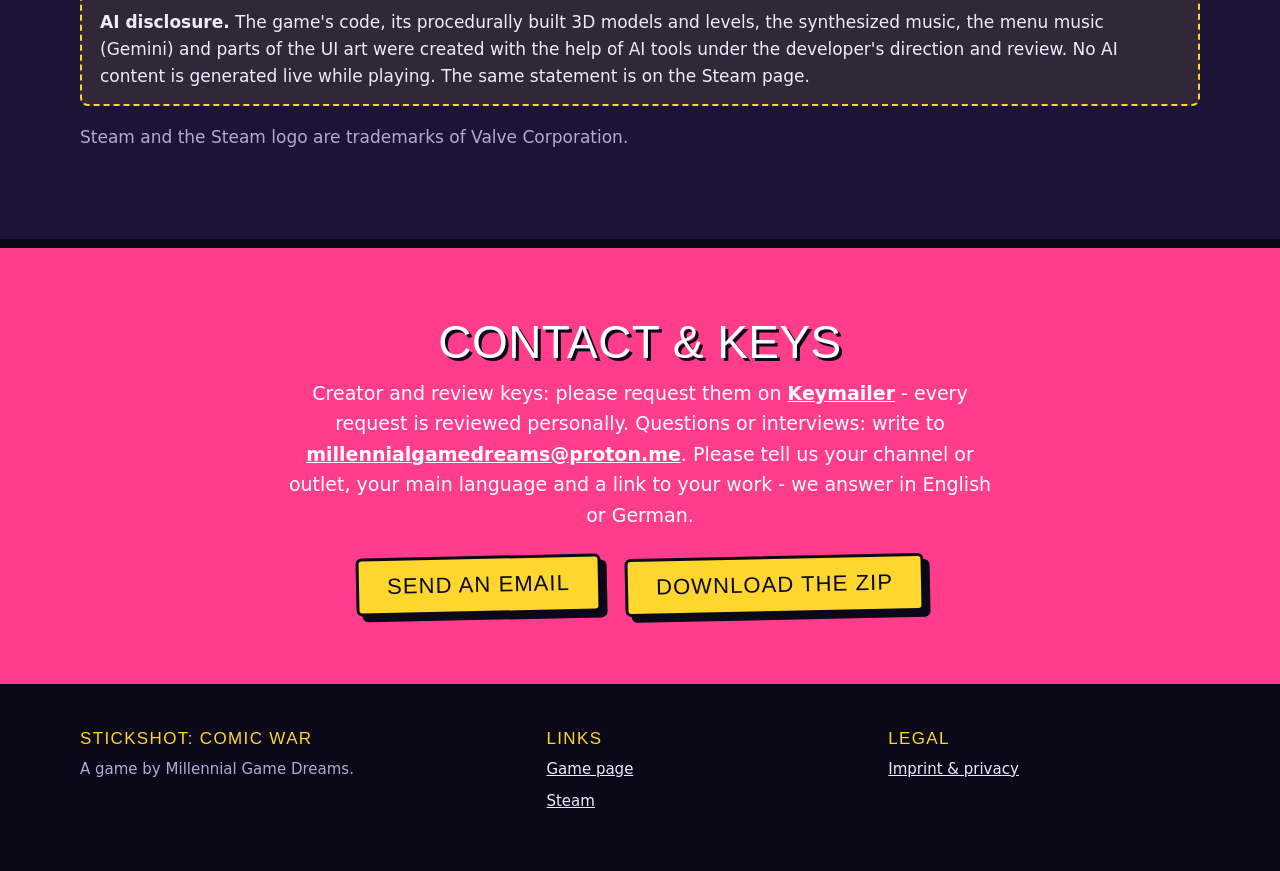
==== commit 988b47b9: "Released: Early Access out now, key requests via Keymailer, YouTube/TikTok links, presskit release d" ====
--- a/presskit/index.html
+++ b/presskit/index.html
@@ -32,7 +32,7 @@
     <div class="btnrow">
       <a class="btn" href="stickshot_presskit.zip" download>Download everything (ZIP)</a>
       <a class="btn pink" href="https://store.steampowered.com/app/5336280/" rel="noopener">Steam page</a>
-      <a class="btn ghost small" href="mailto:millennialgamedreams@proton.me?subject=STICKSHOT%20press%20%2F%20key%20request">Request a key</a>
+      <a class="btn ghost small" href="https://www.keymailer.co/g/games/f1ba02cc" rel="noopener" target="_blank">Request a key (Keymailer)</a>
     </div>
     <ul class="toc" style="margin-top:30px">
       <li><a href="#facts">Fact sheet</a></li>
@@ -53,9 +53,9 @@
     <table class="facts">
       <tr><th>Game</th><td>STICKSHOT: Comic War</td></tr>
       <tr><th>Developer / publisher</th><td>Millennial Game Dreams</td></tr>
-      <tr><th>Release</th><td>Early Access, coming soon to Steam (date to be announced)</td></tr>
+      <tr><th>Release</th><td>Early Access on Steam since October 16, 2026</td></tr>
       <tr><th>Platform</th><td>Windows PC (64-bit), Steam. Steam Deck-sized UI text is built in.</td></tr>
-      <tr><th>Price</th><td>$14.99 on Steam (regional pricing applies)</td></tr>
+      <tr><th>Price</th><td>See the Steam page for the current price (regional pricing applies)</td></tr>
       <tr><th>Genre</th><td>First-person shooter, Battle Royale, tactical shooter, action, indie</td></tr>
       <tr><th>Players</th><td>Singleplayer campaign; online Battle Royale up to 60 players (Solo, Duo, Squad); online 5v5; bots fill empty slots</td></tr>
       <tr><th>Modes</th><td>Battle Royale on STICK ISLAND &middot; 5v5 bomb (12 maps) &middot; FUN MODES (ONLY KNIFE, UTILITY, PISTOL, SNIPER, BAT) &middot; 10-mission campaign &middot; 3 arenas</td></tr>
@@ -194,7 +194,7 @@
 <section class="cta" id="contact">
   <div class="wrap">
     <h2>Contact &amp; keys</h2>
-    <p>Questions, interviews, review codes or creator keys: write to <a href="mailto:millennialgamedreams@proton.me" style="color:#fff"><b>millennialgamedreams@proton.me</b></a>. Please tell us your channel or outlet, your main language and a link to your work - we answer in English or German.</p>
+    <p>Creator and review keys: please request them on <a href="https://www.keymailer.co/g/games/f1ba02cc" style="color:#fff"><b>Keymailer</b></a> - every request is reviewed personally. Questions or interviews: write to <a href="mailto:millennialgamedreams@proton.me" style="color:#fff"><b>millennialgamedreams@proton.me</b></a>. Please tell us your channel or outlet, your main language and a link to your work - we answer in English or German.</p>
     <div class="btnrow" style="justify-content:center">
       <a class="btn" href="mailto:millennialgamedreams@proton.me?subject=STICKSHOT%20press%20%2F%20key%20request">Send an email</a>
       <a class="btn ghost" href="stickshot_presskit.zip" download>Download the ZIP</a>
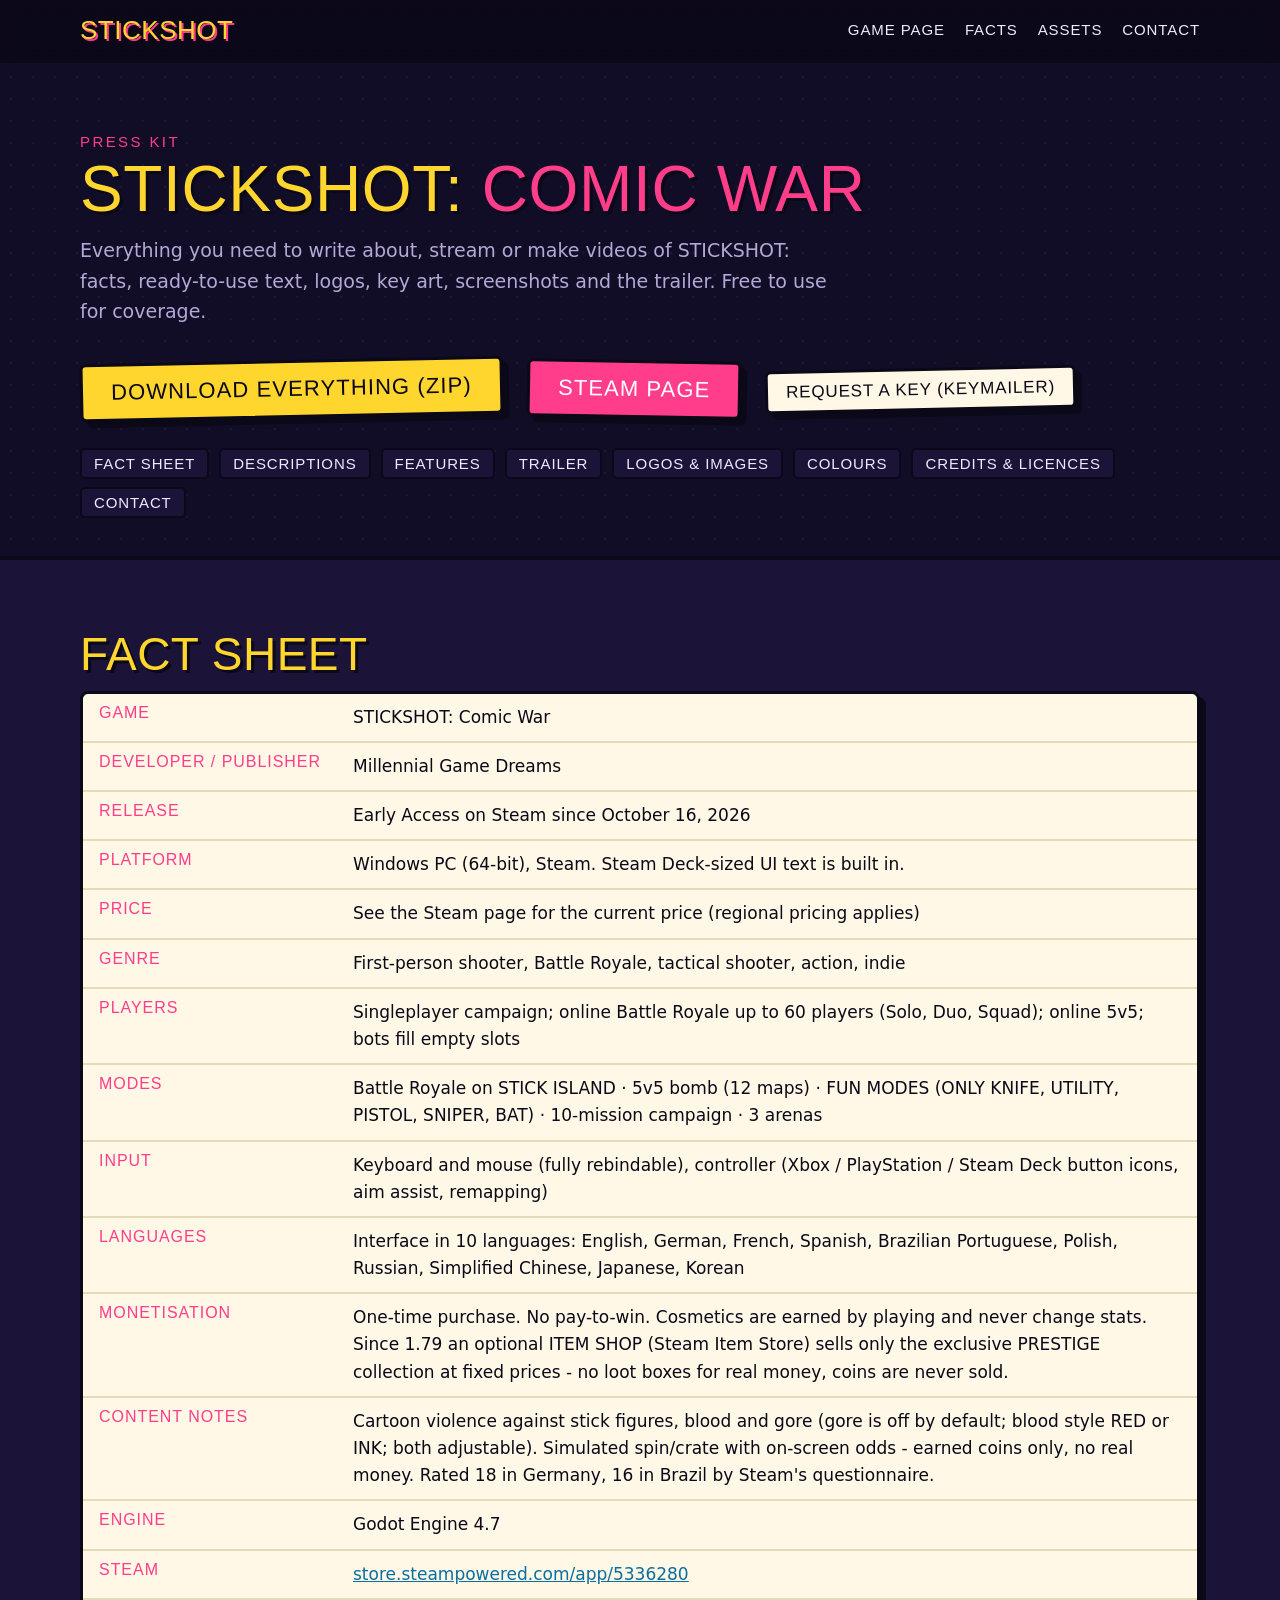
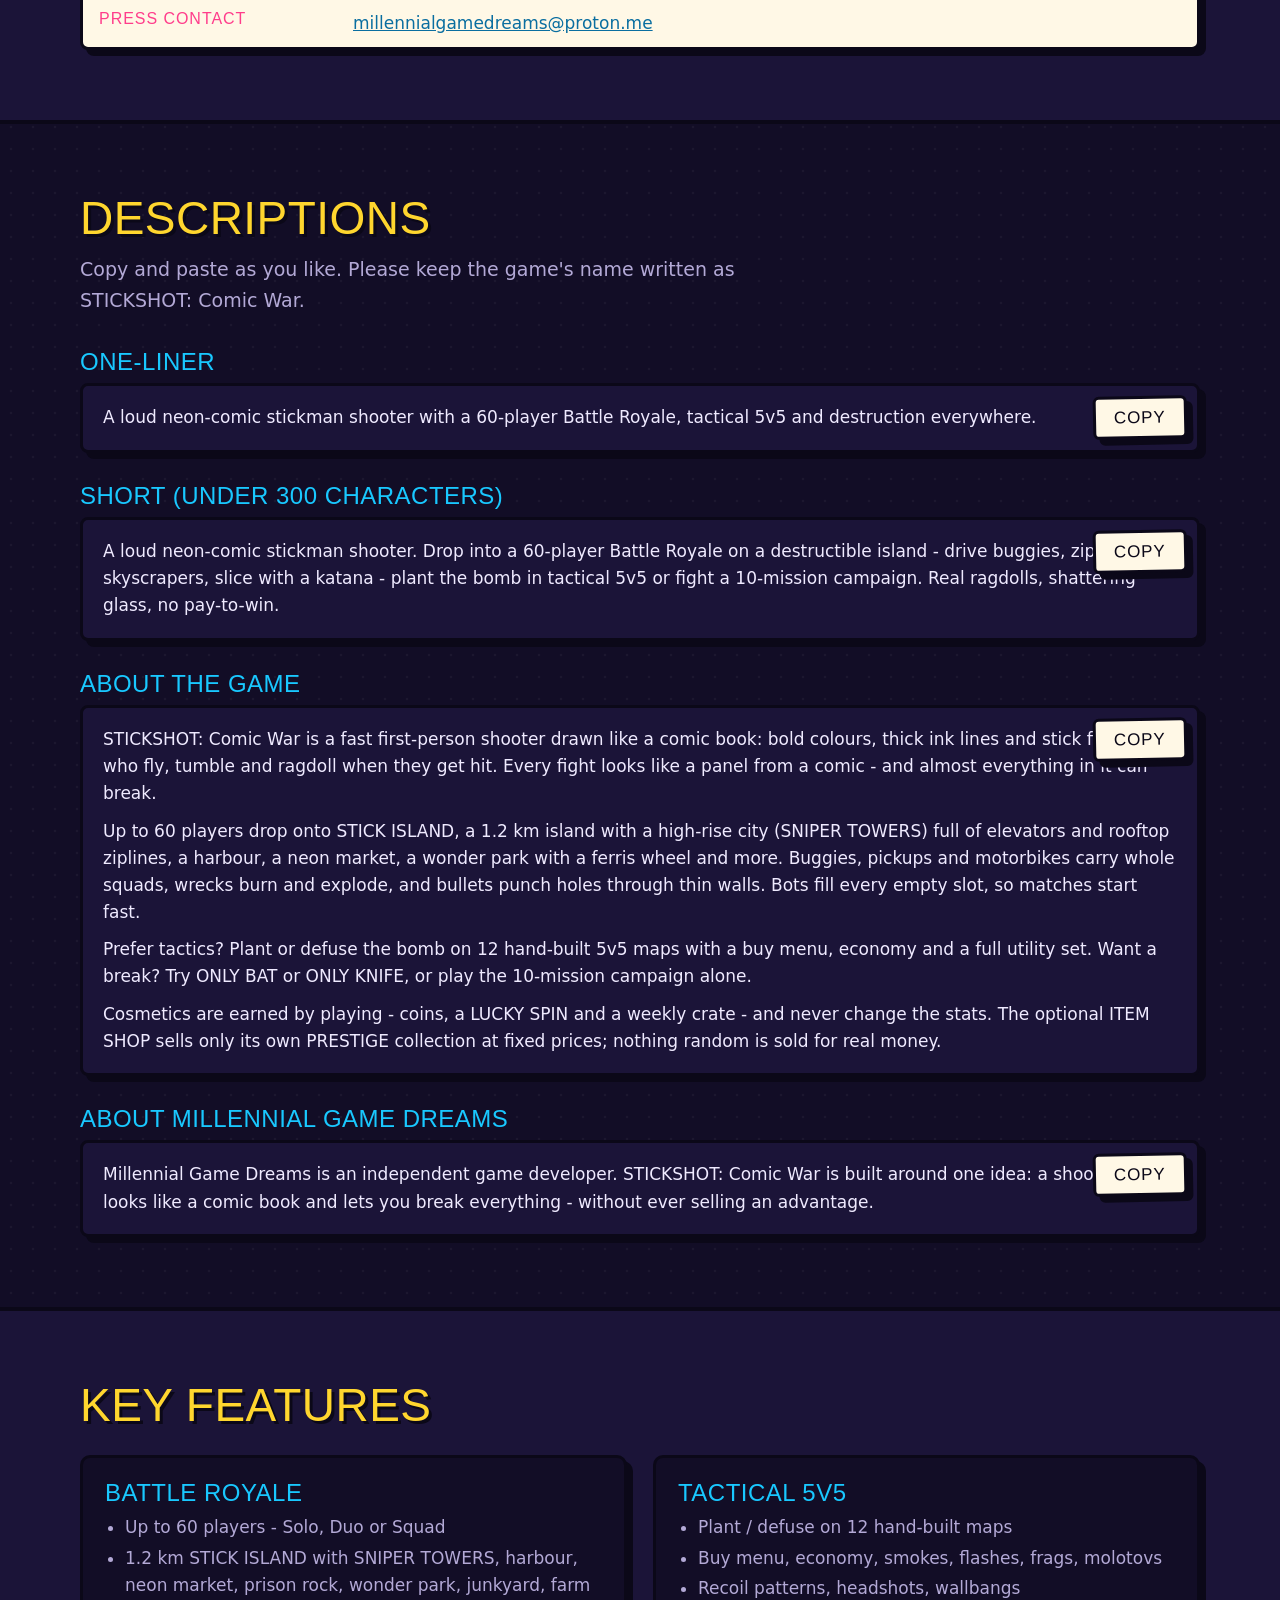
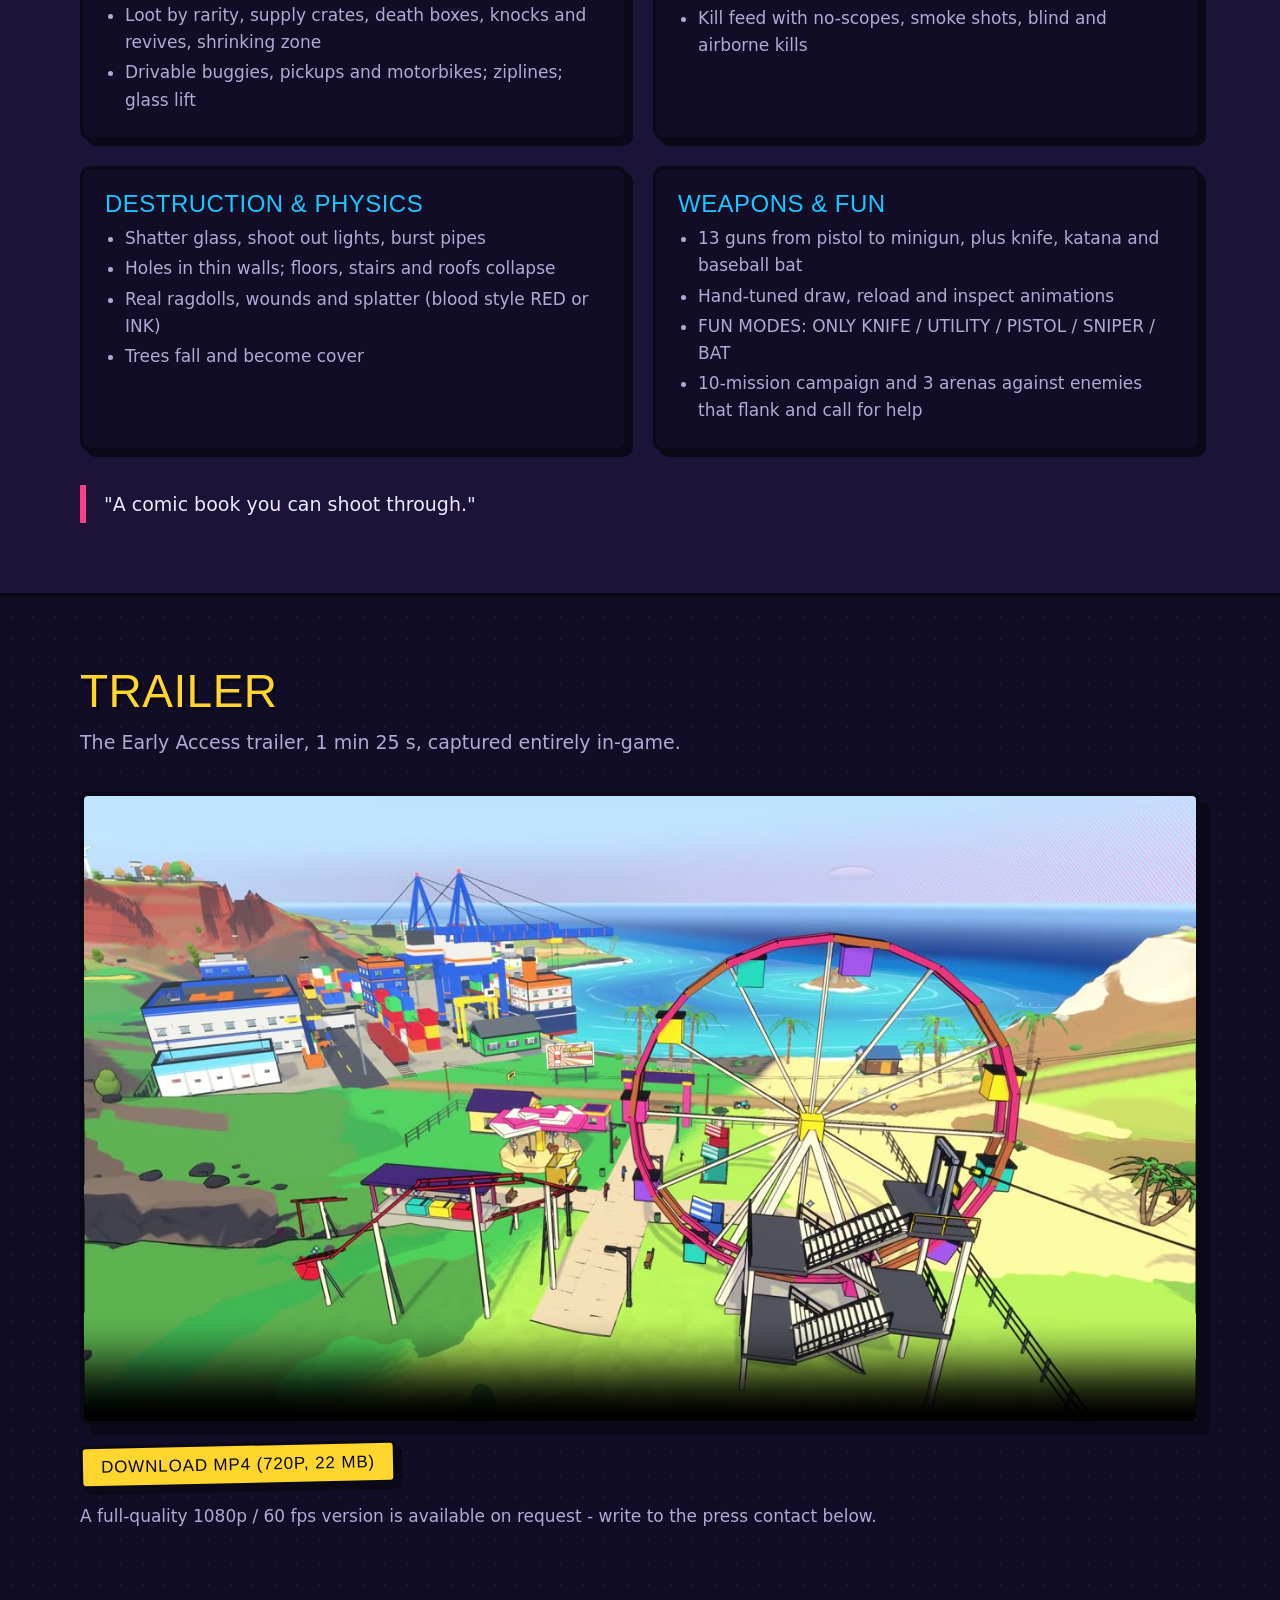
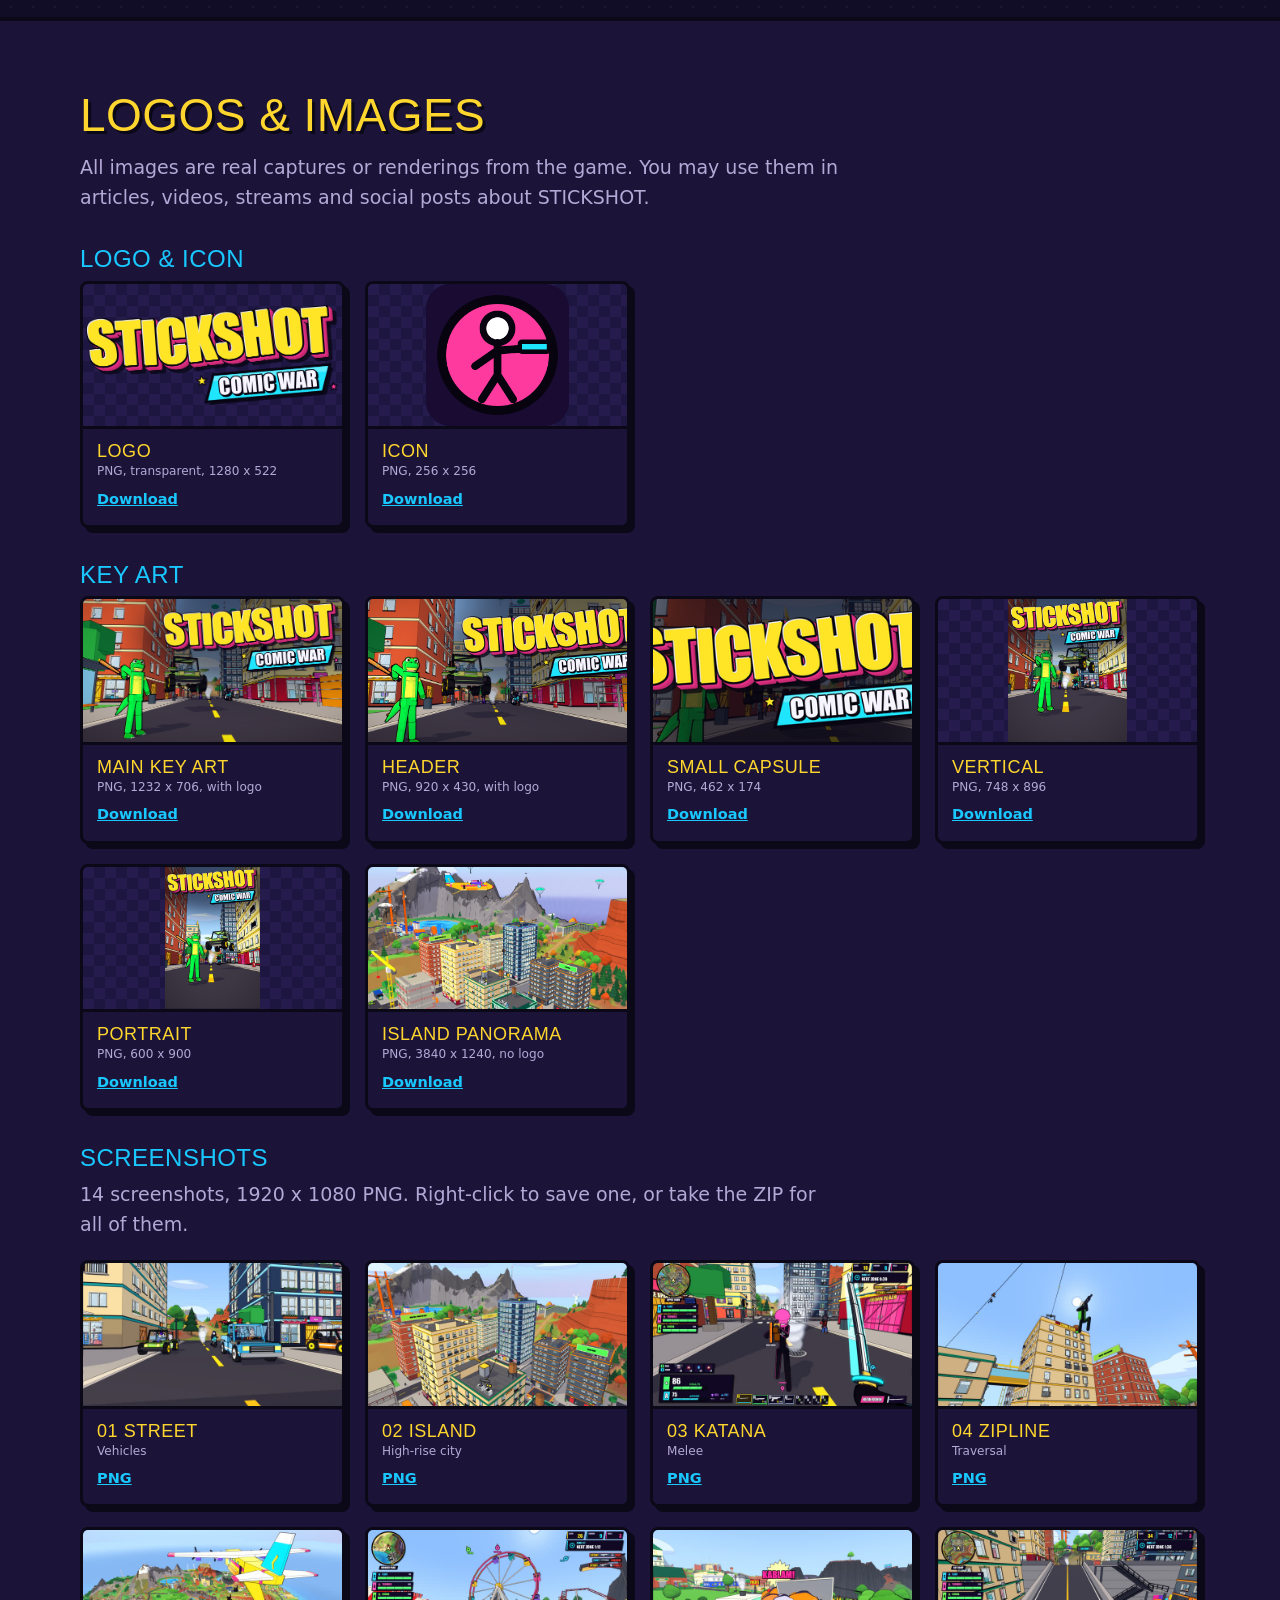
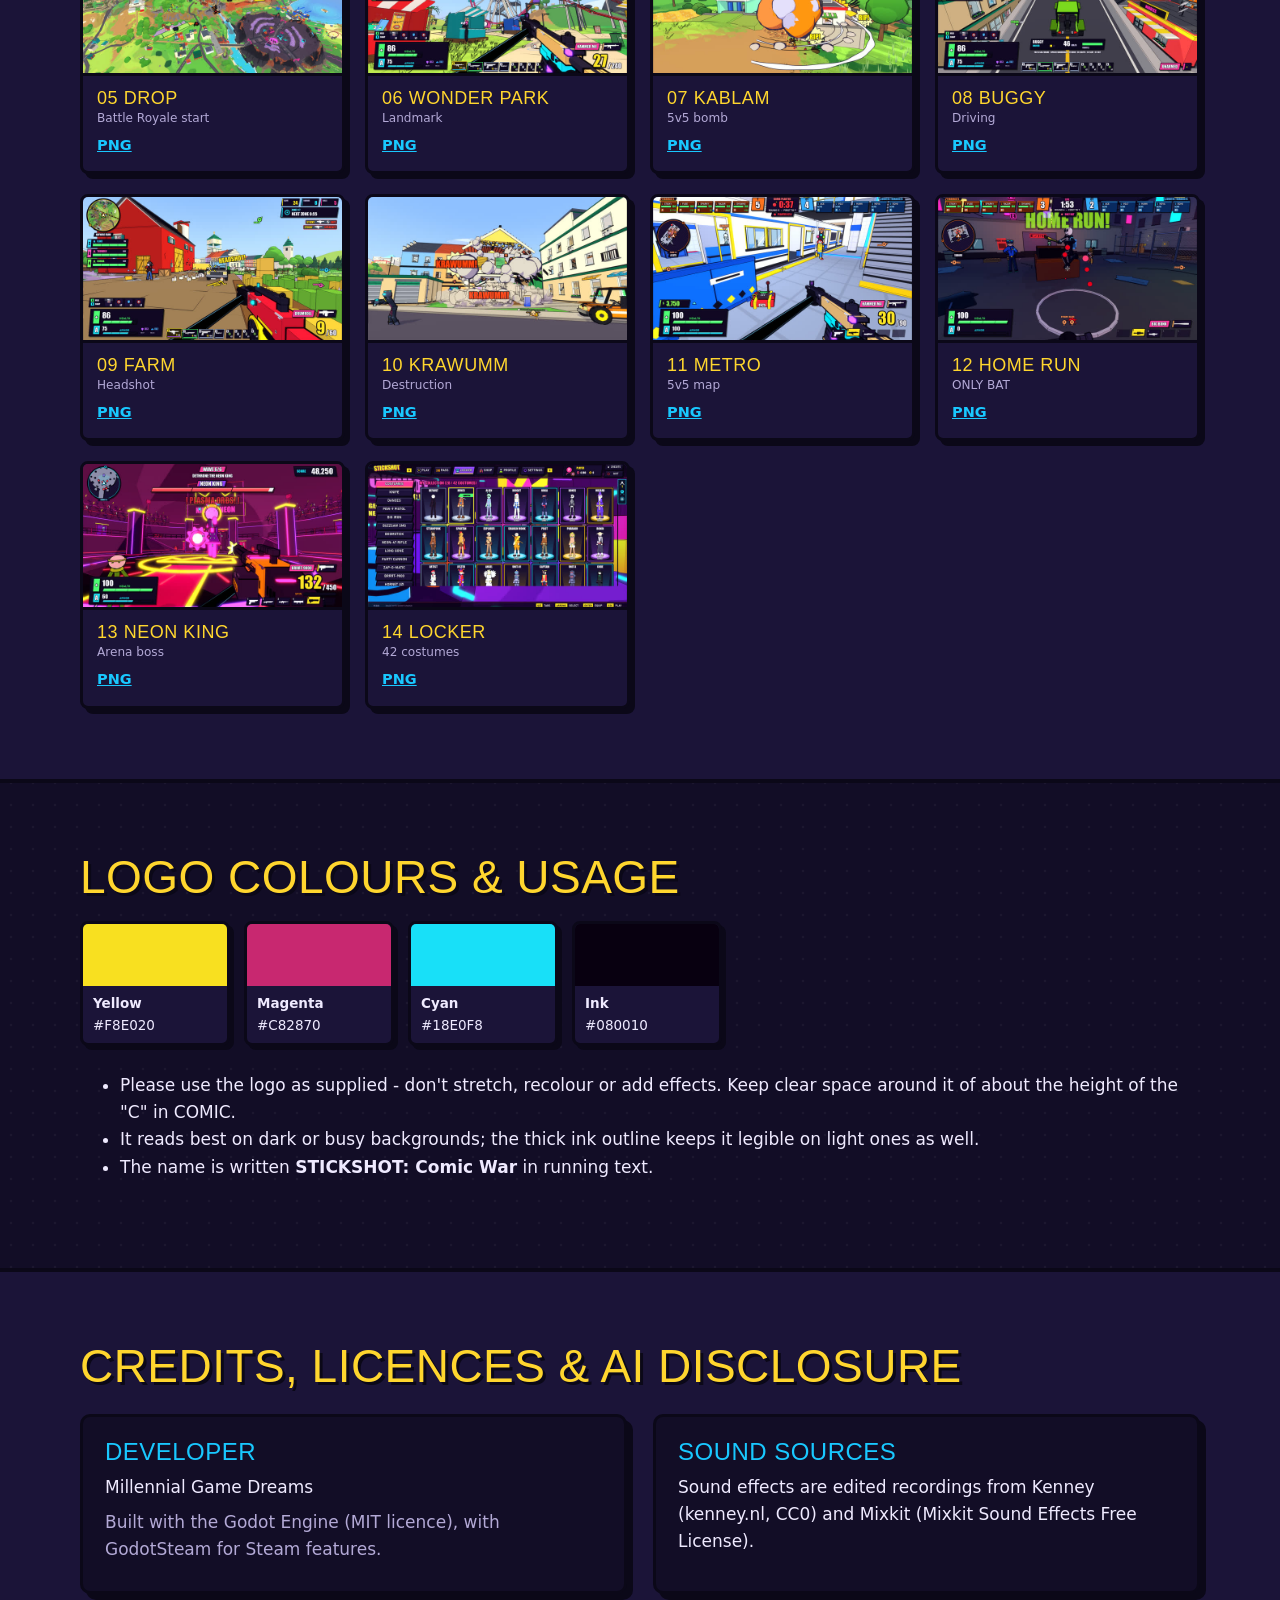
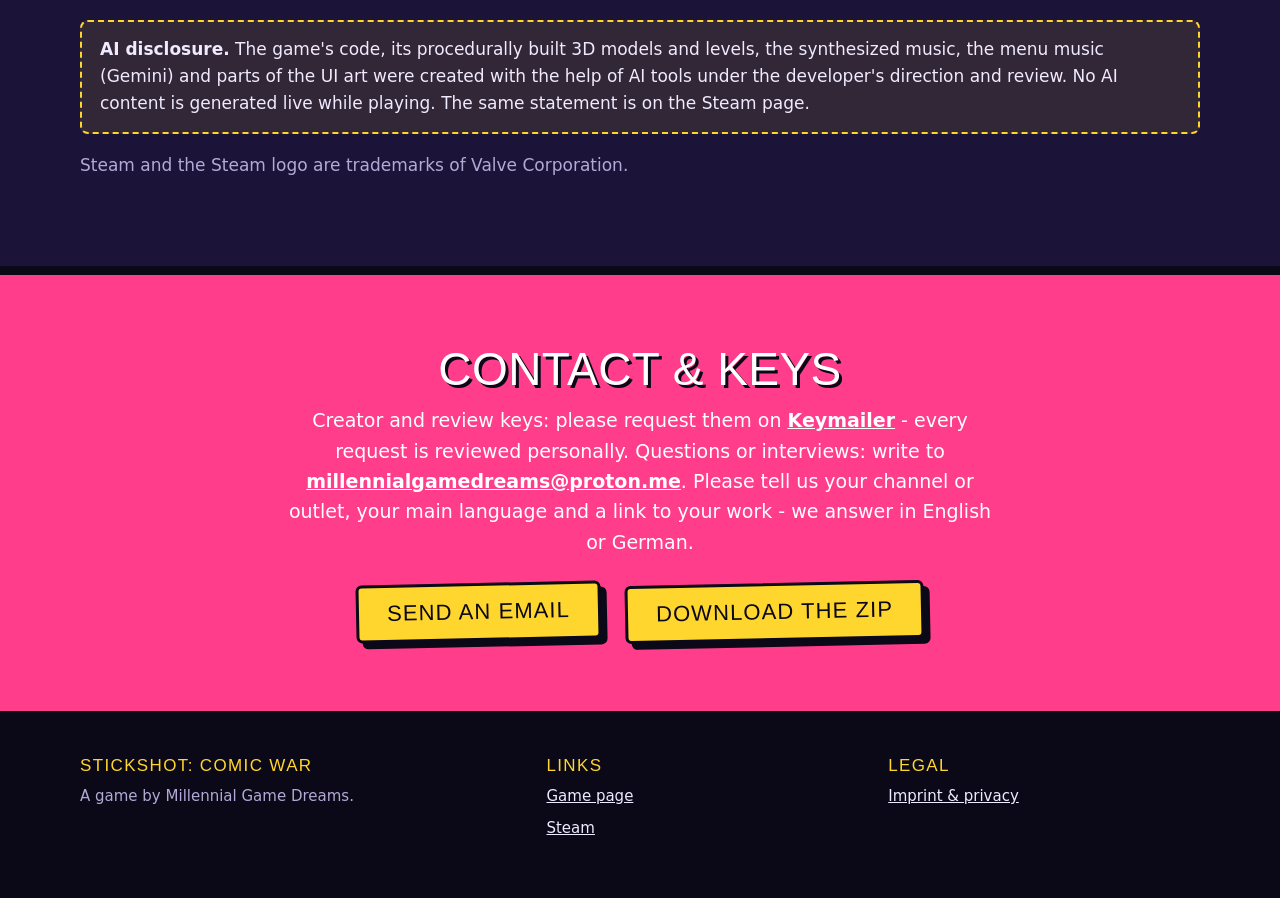
==== commit 3e5e8c5c: "Item Shop ehrlich nennen: PRESTIGE-Kollektion zu festen Preisen (seit 1.79), Wortlaut wie die Steam-" ====
--- a/presskit/index.html
+++ b/presskit/index.html
@@ -61,7 +61,7 @@
       <tr><th>Modes</th><td>Battle Royale on STICK ISLAND &middot; 5v5 bomb (12 maps) &middot; FUN MODES (ONLY KNIFE, UTILITY, PISTOL, SNIPER, BAT) &middot; 10-mission campaign &middot; 3 arenas</td></tr>
       <tr><th>Input</th><td>Keyboard and mouse (fully rebindable), controller (Xbox / PlayStation / Steam Deck button icons, aim assist, remapping)</td></tr>
       <tr><th>Languages</th><td>Interface in 10 languages: English, German, French, Spanish, Brazilian Portuguese, Polish, Russian, Simplified Chinese, Japanese, Korean</td></tr>
-      <tr><th>Monetisation</th><td>One-time purchase. No pay-to-win, no microtransactions. Cosmetics are earned by playing and never change stats.</td></tr>
+      <tr><th>Monetisation</th><td>One-time purchase. No pay-to-win. Cosmetics are earned by playing and never change stats. Since 1.79 an optional ITEM SHOP (Steam Item Store) sells only the exclusive PRESTIGE collection at fixed prices - no loot boxes for real money, coins are never sold.</td></tr>
       <tr><th>Content notes</th><td>Cartoon violence against stick figures, blood and gore (gore is off by default; blood style RED or INK; both adjustable). Simulated spin/crate with on-screen odds - earned coins only, no real money. Rated 18 in Germany, 16 in Brazil by Steam's questionnaire.</td></tr>
       <tr><th>Engine</th><td>Godot Engine 4.7</td></tr>
       <tr><th>Steam</th><td><a href="https://store.steampowered.com/app/5336280/" rel="noopener">store.steampowered.com/app/5336280</a></td></tr>
@@ -86,7 +86,7 @@
       <p>STICKSHOT: Comic War is a fast first-person shooter drawn like a comic book: bold colours, thick ink lines and stick fighters who fly, tumble and ragdoll when they get hit. Every fight looks like a panel from a comic - and almost everything in it can break.</p>
       <p>Up to 60 players drop onto STICK ISLAND, a 1.2 km island with a high-rise city (SNIPER TOWERS) full of elevators and rooftop ziplines, a harbour, a neon market, a wonder park with a ferris wheel and more. Buggies, pickups and motorbikes carry whole squads, wrecks burn and explode, and bullets punch holes through thin walls. Bots fill every empty slot, so matches start fast.</p>
       <p>Prefer tactics? Plant or defuse the bomb on 12 hand-built 5v5 maps with a buy menu, economy and a full utility set. Want a break? Try ONLY BAT or ONLY KNIFE, or play the 10-mission campaign alone.</p>
-      <p>Cosmetics are earned by playing - coins, a LUCKY SPIN and a weekly crate - and never change the stats. Nothing is sold for real money.</p>
+      <p>Cosmetics are earned by playing - coins, a LUCKY SPIN and a weekly crate - and never change the stats. The optional ITEM SHOP sells only its own PRESTIGE collection at fixed prices; nothing random is sold for real money.</p>
       <button class="btn small ghost" data-copy="c3" type="button">COPY</button>
     </div>
 
